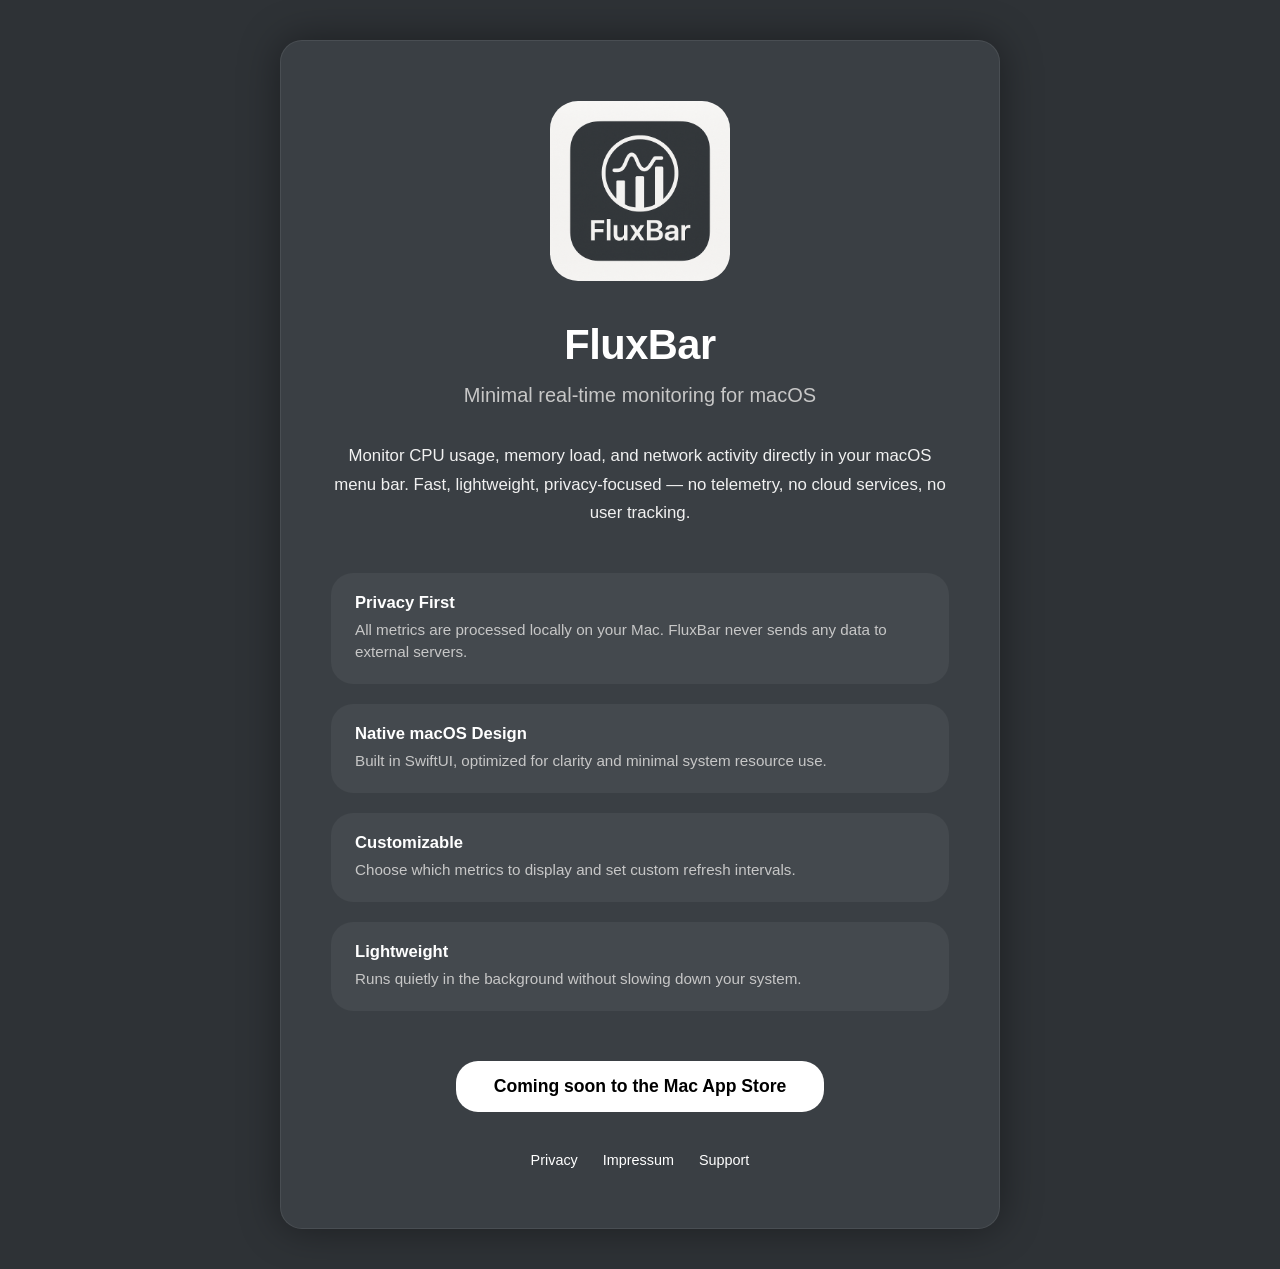
==== index.html @ 07251d82 "Fix link case for Impressum in footer" ====
<!DOCTYPE html>
<html lang="en">
<head>
    <meta charset="UTF-8">
    <meta name="viewport" content="width=device-width, initial-scale=1.0">
    <title>FluxBar – Real-Time System Monitor for macOS</title>
    <meta name="description" content="FluxBar is a minimal macOS menu bar app for real-time CPU, memory, and network monitoring.">

    <style>
        * {
            margin: 0;
            padding: 0;
            box-sizing: border-box;
        }

        :root {
            --bg-dark: #2e3236;
            --bg-card: #3a3f44;
            --text-light: #f1f1f1;
            --text-muted: #c7c7c7;
            --radius: 22px;
        }

        body {
            font-family: -apple-system, BlinkMacSystemFont, "Segoe UI", Roboto, Oxygen, Ubuntu, Cantarell, sans-serif;
            background: var(--bg-dark);
            color: var(--text-light);
            min-height: 100vh;
            display: flex;
            align-items: center;
            justify-content: center;
            padding: 40px 20px;
        }

        .container {
            background: var(--bg-card);
            border-radius: var(--radius);
            max-width: 720px;
            width: 100%;
            padding: 60px 50px;
            box-shadow: 0 0 40px rgba(0,0,0,0.4);
            text-align: center;
            border: 1px solid rgba(255,255,255,0.08);
        }

        .logo {
            width: 180px;
            margin: 0 auto 40px;
            border-radius: 28px;
            overflow: hidden;
        }

        .logo img {
            width: 100%;
            display: block;
        }

        h1 {
            font-size: 2.6em;
            margin-bottom: 15px;
            color: #ffffff;
            letter-spacing: -0.5px;
            font-weight: 600;
        }

        .tagline {
            font-size: 1.25em;
            color: var(--text-muted);
            margin-bottom: 35px;
            font-weight: 400;
        }

        .description {
            color: var(--text-light);
            font-size: 1.05em;
            line-height: 1.7;
            margin-bottom: 45px;
        }

        .features {
            display: grid;
            gap: 20px;
            margin-bottom: 50px;
        }

        .feature {
            background: rgba(255,255,255,0.05);
            padding: 20px 24px;
            border-radius: var(--radius);
            text-align: left;
        }

        .feature h3 {
            color: #ffffff;
            margin-bottom: 6px;
            font-size: 1.04em;
            font-weight: 600;
        }

        .feature p {
            color: var(--text-muted);
            font-size: 0.95em;
            line-height: 1.5;
        }

        .cta {
            margin-bottom: 30px;
        }

        .coming-soon {
            display: inline-block;
            padding: 15px 38px;
            background: #ffffff;
            color: #000000;
            border-radius: var(--radius);
            font-weight: 600;
            font-size: 1.1em;
            text-decoration: none;
        }

        .footer {
            margin-top: 40px;
            font-size: 0.9em;
            color: var(--text-muted);
            display: flex;
            justify-content: center;
            gap: 25px;
        }

        .footer a {
            color: #ffffff;
            text-decoration: none;
        }

        .footer a:hover {
            text-decoration: underline;
        }

        @media(max-width: 600px) {
            .container {
                padding: 40px 24px;
            }
            .logo {
                width: 140px;
                margin-bottom: 30px;
            }
            h1 {
                font-size: 2.1em;
            }
            .footer {
                flex-direction: column;
                gap: 12px;
            }
        }
    </style>
</head>

<body>
    <div class="container">

        <div class="logo">
            <img src="FluxBar_Logo.png" alt="FluxBar logo">
        </div>

        <h1>FluxBar</h1>
        <p class="tagline">Minimal real-time monitoring for macOS</p>

        <p class="description">
            Monitor CPU usage, memory load, and network activity directly in your macOS menu bar.
            Fast, lightweight, privacy-focused — no telemetry, no cloud services, no user tracking.
        </p>

        <div class="features">
            <div class="feature">
                <h3>Privacy First</h3>
                <p>All metrics are processed locally on your Mac. FluxBar never sends any data to external servers.</p>
            </div>
            <div class="feature">
                <h3>Native macOS Design</h3>
                <p>Built in SwiftUI, optimized for clarity and minimal system resource use.</p>
            </div>
            <div class="feature">
                <h3>Customizable</h3>
                <p>Choose which metrics to display and set custom refresh intervals.</p>
            </div>
            <div class="feature">
                <h3>Lightweight</h3>
                <p>Runs quietly in the background without slowing down your system.</p>
            </div>
        </div>

        <div class="cta">
            <span class="coming-soon">Coming soon to the Mac App Store</span>
        </div>

        <div class="footer">
            <a href="privacy.html">Privacy</a>
            <a href="Impressum.html">Impressum</a>
            <a href="mailto:support@fluxbar.app">Support</a>
        </div>

    </div>
</body>
</html>
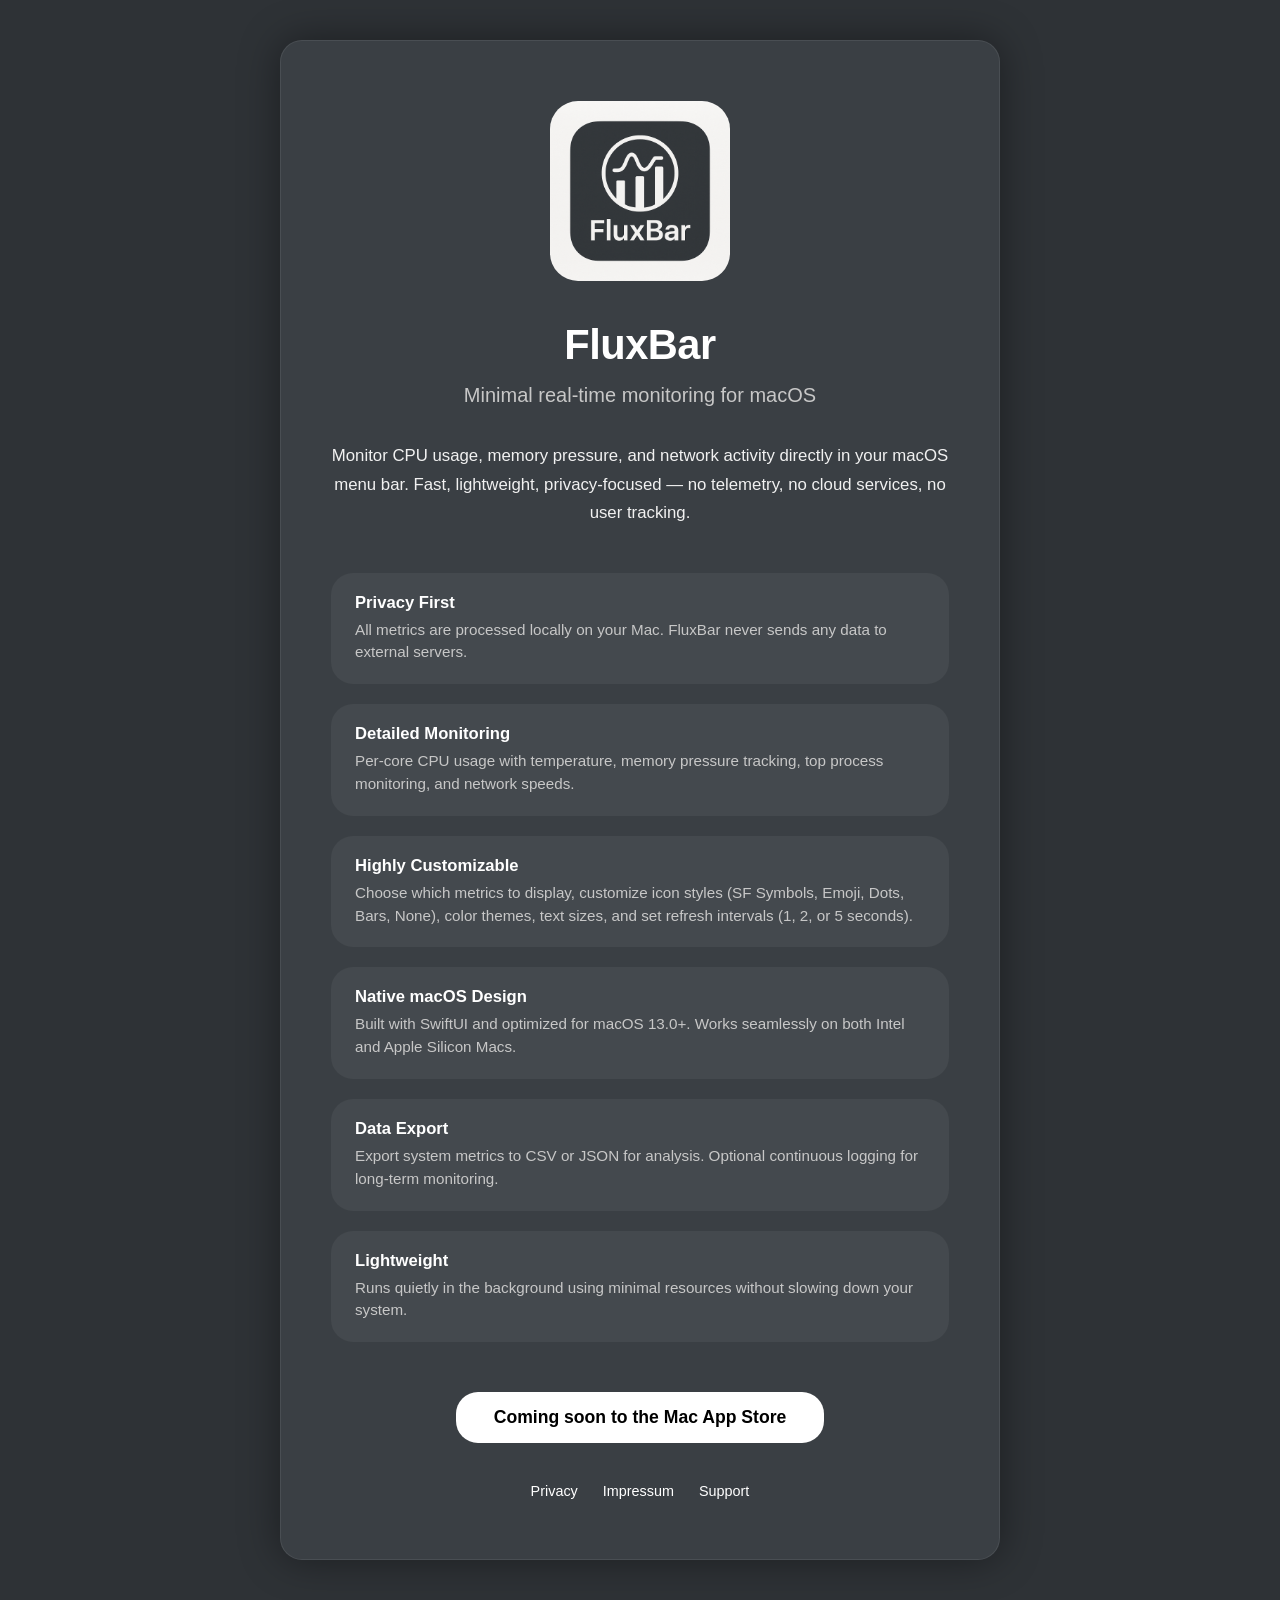
==== commit 538d216c: "Enhance FluxBar description and feature details Updated the description and features of FluxBar for " ====
--- a/index.html
+++ b/index.html
@@ -4,7 +4,7 @@
     <meta charset="UTF-8">
     <meta name="viewport" content="width=device-width, initial-scale=1.0">
     <title>FluxBar – Real-Time System Monitor for macOS</title>
-    <meta name="description" content="FluxBar is a minimal macOS menu bar app for real-time CPU, memory, and network monitoring.">
+    <meta name="description" content="FluxBar is a minimal macOS menu bar app for real-time CPU, memory, and network monitoring with per-core details and process tracking.">
 
     <style>
         * {
@@ -166,7 +166,7 @@
         <p class="tagline">Minimal real-time monitoring for macOS</p>
 
         <p class="description">
-            Monitor CPU usage, memory load, and network activity directly in your macOS menu bar.
+            Monitor CPU usage, memory pressure, and network activity directly in your macOS menu bar.
             Fast, lightweight, privacy-focused — no telemetry, no cloud services, no user tracking.
         </p>
 
@@ -176,16 +176,24 @@
                 <p>All metrics are processed locally on your Mac. FluxBar never sends any data to external servers.</p>
             </div>
             <div class="feature">
+                <h3>Detailed Monitoring</h3>
+                <p>Per-core CPU usage with temperature, memory pressure tracking, top process monitoring, and network speeds.</p>
+            </div>
+            <div class="feature">
+                <h3>Highly Customizable</h3>
+                <p>Choose which metrics to display, customize icon styles (SF Symbols, Emoji, Dots, Bars, None), color themes, text sizes, and set refresh intervals (1, 2, or 5 seconds).</p>
+            </div>
+            <div class="feature">
                 <h3>Native macOS Design</h3>
-                <p>Built in SwiftUI, optimized for clarity and minimal system resource use.</p>
-            </div>
-            <div class="feature">
-                <h3>Customizable</h3>
-                <p>Choose which metrics to display and set custom refresh intervals.</p>
+                <p>Built with SwiftUI and optimized for macOS 13.0+. Works seamlessly on both Intel and Apple Silicon Macs.</p>
+            </div>
+            <div class="feature">
+                <h3>Data Export</h3>
+                <p>Export system metrics to CSV or JSON for analysis. Optional continuous logging for long-term monitoring.</p>
             </div>
             <div class="feature">
                 <h3>Lightweight</h3>
-                <p>Runs quietly in the background without slowing down your system.</p>
+                <p>Runs quietly in the background using minimal resources without slowing down your system.</p>
             </div>
         </div>
 
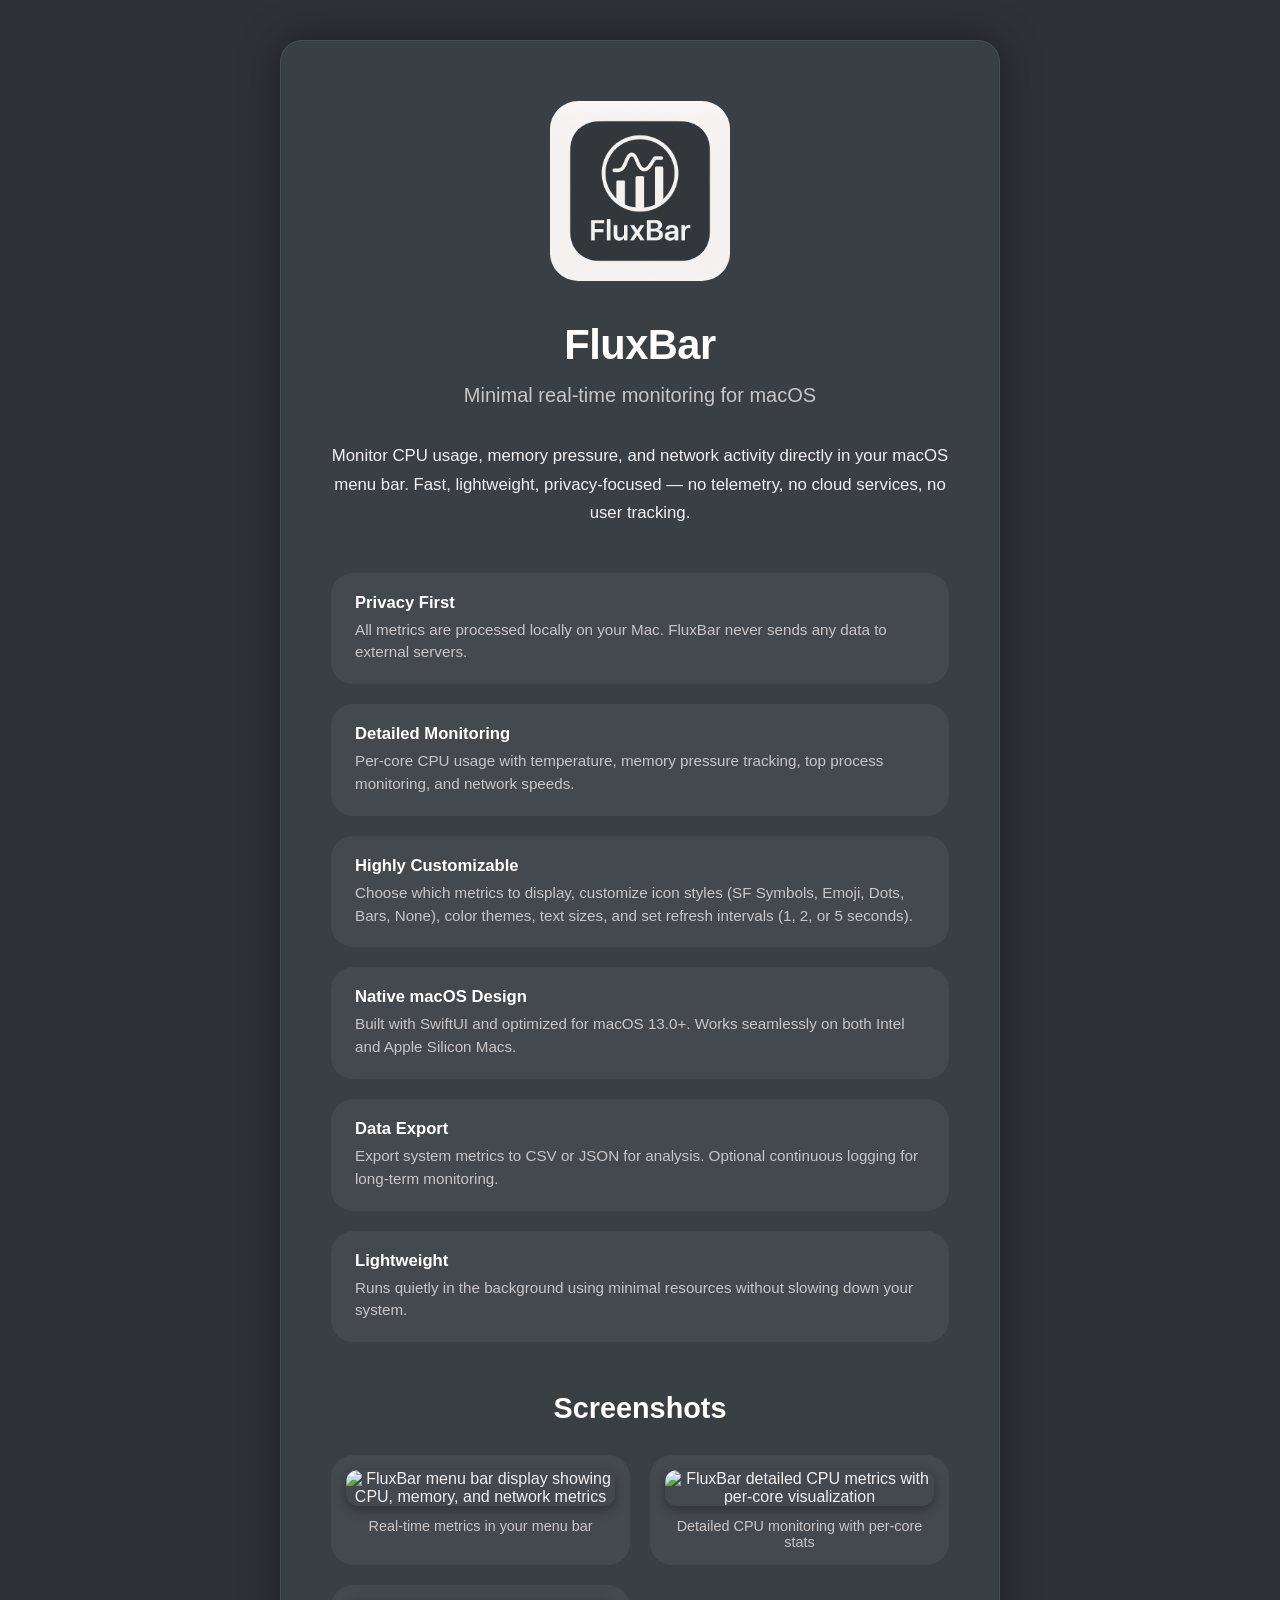
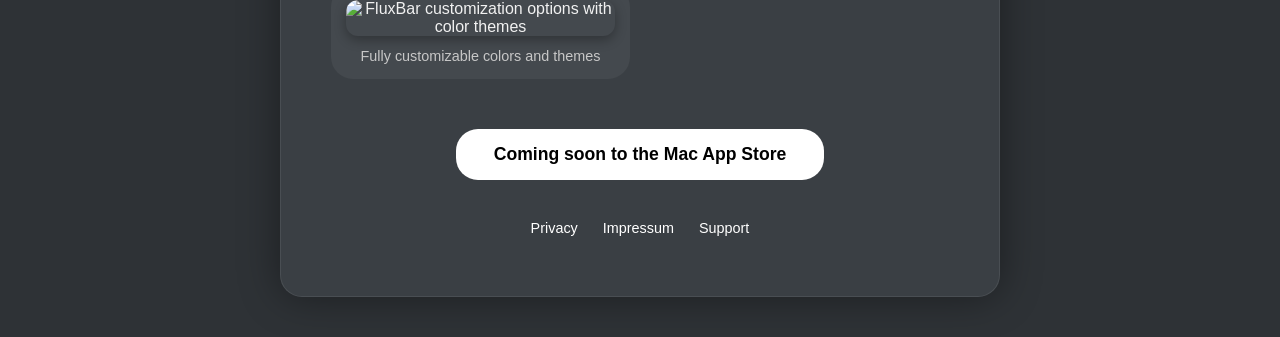
==== commit e939187b: "Implement screenshot section in index.html Added a new section for screenshots with styling." ====
--- a/index.html
+++ b/index.html
@@ -136,6 +136,46 @@
             text-decoration: underline;
         }
 
+        .screenshots {
+            margin: 50px 0;
+        }
+
+        .screenshots h2 {
+            font-size: 1.8em;
+            color: #ffffff;
+            margin-bottom: 30px;
+            font-weight: 600;
+        }
+
+        .screenshot-grid {
+            display: grid;
+            grid-template-columns: repeat(auto-fit, minmax(280px, 1fr));
+            gap: 20px;
+            margin-bottom: 20px;
+        }
+
+        .screenshot-item {
+            background: rgba(255,255,255,0.05);
+            border-radius: var(--radius);
+            padding: 15px;
+            overflow: hidden;
+        }
+
+        .screenshot-item img {
+            width: 100%;
+            height: auto;
+            border-radius: 12px;
+            display: block;
+            box-shadow: 0 4px 12px rgba(0,0,0,0.3);
+        }
+
+        .screenshot-caption {
+            color: var(--text-muted);
+            font-size: 0.9em;
+            margin-top: 12px;
+            text-align: center;
+        }
+
         @media(max-width: 600px) {
             .container {
                 padding: 40px 24px;
@@ -150,6 +190,9 @@
             .footer {
                 flex-direction: column;
                 gap: 12px;
+            }
+            .screenshot-grid {
+                grid-template-columns: 1fr;
             }
         }
     </style>
@@ -197,6 +240,24 @@
             </div>
         </div>
 
+        <div class="screenshots">
+            <h2>Screenshots</h2>
+            <div class="screenshot-grid">
+                <div class="screenshot-item">
+                    <img src="Menubar1.png" alt="FluxBar menu bar display showing CPU, memory, and network metrics">
+                    <p class="screenshot-caption">Real-time metrics in your menu bar</p>
+                </div>
+                <div class="screenshot-item">
+                    <img src="Menubar2.png" alt="FluxBar detailed CPU metrics with per-core visualization">
+                    <p class="screenshot-caption">Detailed CPU monitoring with per-core stats</p>
+                </div>
+                <div class="screenshot-item">
+                    <img src="Menubar3.png" alt="FluxBar customization options with color themes">
+                    <p class="screenshot-caption">Fully customizable colors and themes</p>
+                </div>
+            </div>
+        </div>
+
         <div class="cta">
             <span class="coming-soon">Coming soon to the Mac App Store</span>
         </div>
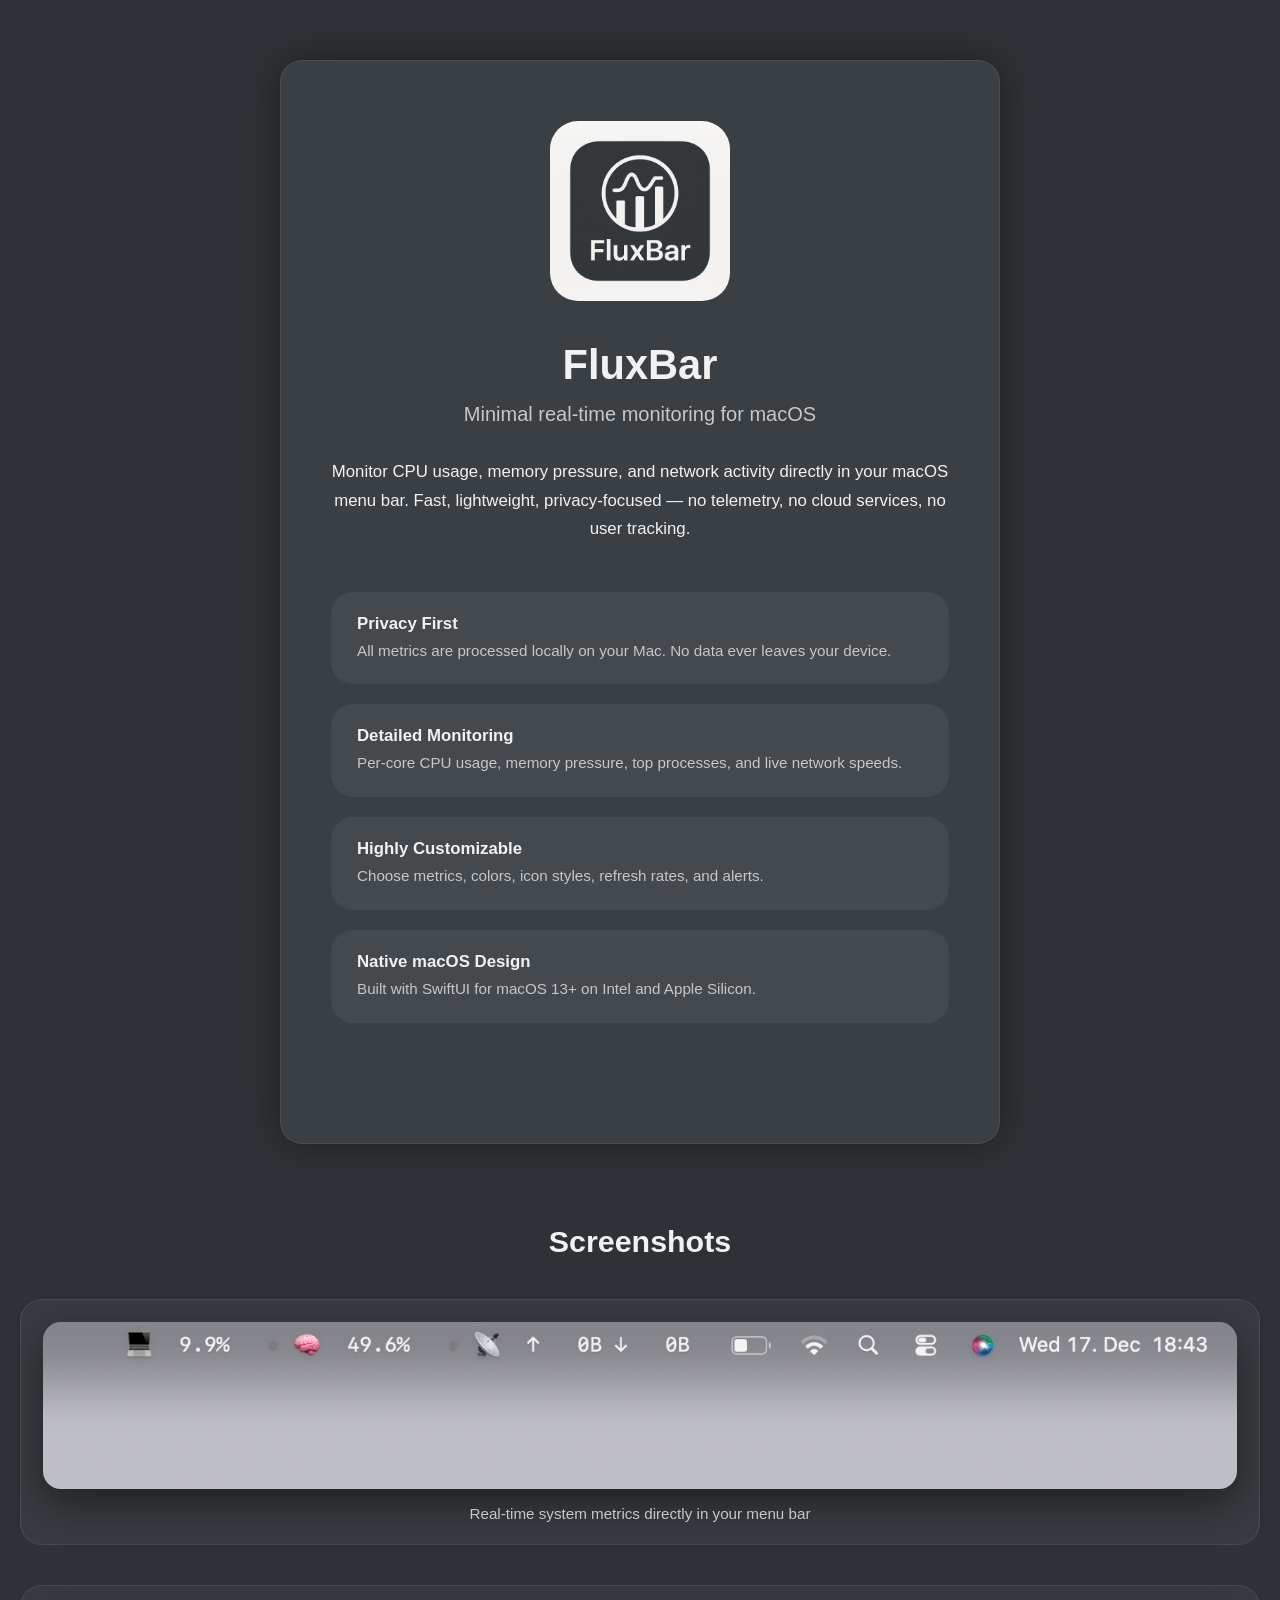
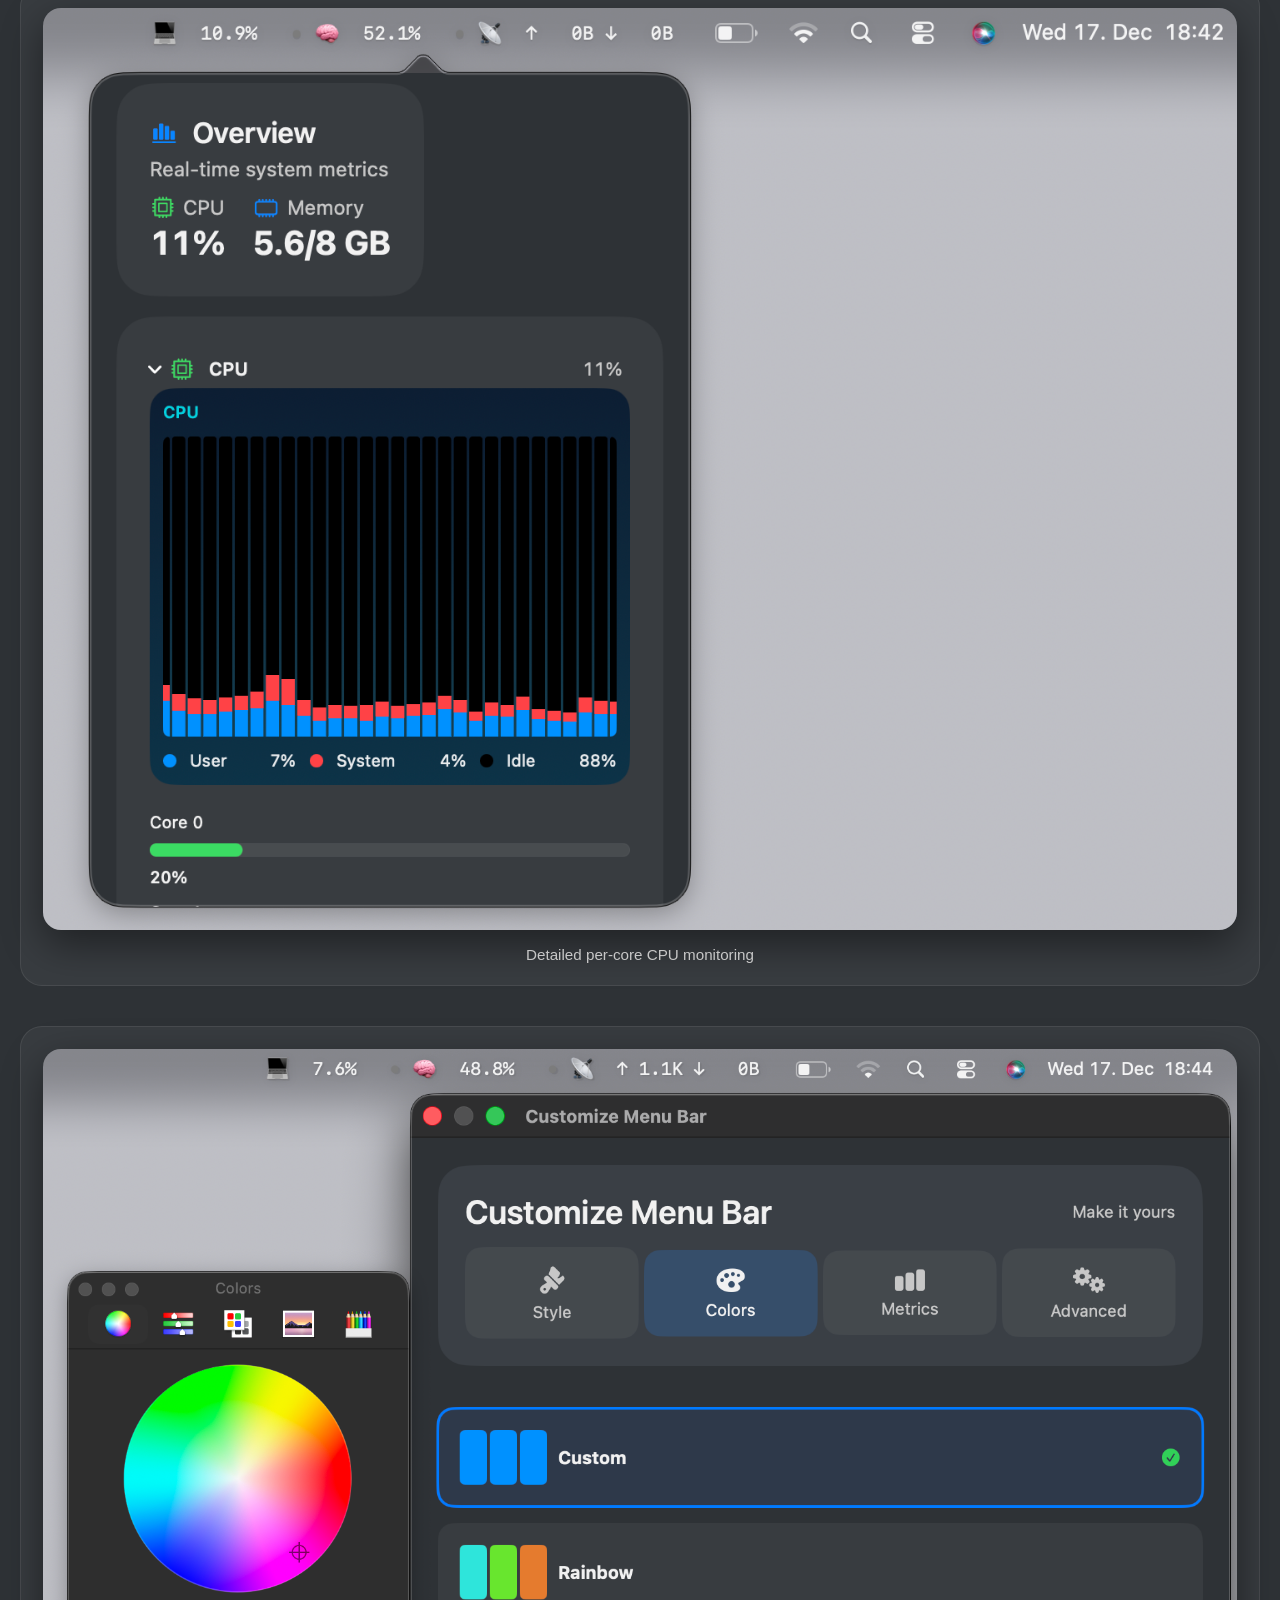
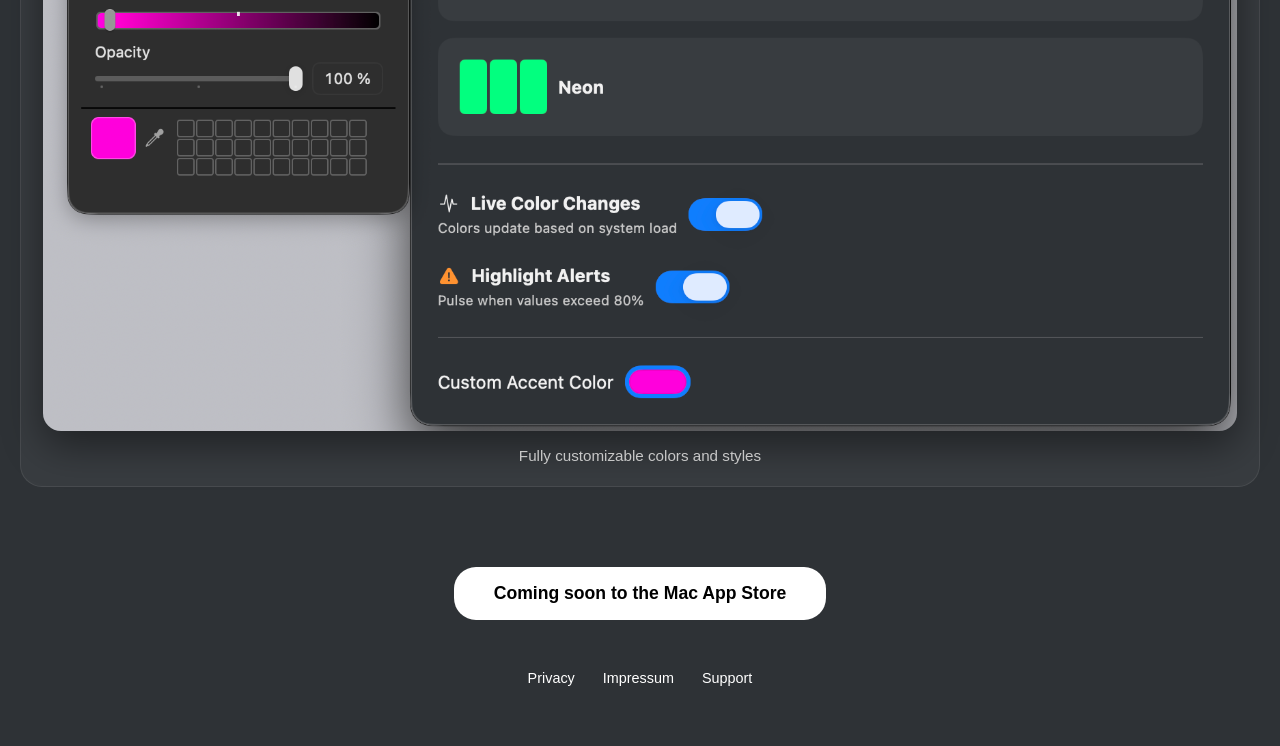
==== commit a19a761b: "Refactor index.html for improved layout and content Updated HTML structure and styles for FluxBar pa" ====
--- a/index.html
+++ b/index.html
@@ -1,273 +1,342 @@
 <!DOCTYPE html>
 <html lang="en">
 <head>
-    <meta charset="UTF-8">
-    <meta name="viewport" content="width=device-width, initial-scale=1.0">
-    <title>FluxBar – Real-Time System Monitor for macOS</title>
-    <meta name="description" content="FluxBar is a minimal macOS menu bar app for real-time CPU, memory, and network monitoring with per-core details and process tracking.">
-
-    <style>
-        * {
-            margin: 0;
-            padding: 0;
-            box-sizing: border-box;
-        }
-
-        :root {
-            --bg-dark: #2e3236;
-            --bg-card: #3a3f44;
-            --text-light: #f1f1f1;
-            --text-muted: #c7c7c7;
-            --radius: 22px;
-        }
-
-        body {
-            font-family: -apple-system, BlinkMacSystemFont, "Segoe UI", Roboto, Oxygen, Ubuntu, Cantarell, sans-serif;
-            background: var(--bg-dark);
-            color: var(--text-light);
-            min-height: 100vh;
-            display: flex;
-            align-items: center;
-            justify-content: center;
-            padding: 40px 20px;
-        }
-
-        .container {
-            background: var(--bg-card);
-            border-radius: var(--radius);
-            max-width: 720px;
-            width: 100%;
-            padding: 60px 50px;
-            box-shadow: 0 0 40px rgba(0,0,0,0.4);
-            text-align: center;
-            border: 1px solid rgba(255,255,255,0.08);
-        }
-
-        .logo {
-            width: 180px;
-            margin: 0 auto 40px;
-            border-radius: 28px;
-            overflow: hidden;
-        }
-
-        .logo img {
-            width: 100%;
-            display: block;
-        }
-
-        h1 {
-            font-size: 2.6em;
-            margin-bottom: 15px;
-            color: #ffffff;
-            letter-spacing: -0.5px;
-            font-weight: 600;
-        }
-
-        .tagline {
-            font-size: 1.25em;
-            color: var(--text-muted);
-            margin-bottom: 35px;
-            font-weight: 400;
-        }
-
-        .description {
-            color: var(--text-light);
-            font-size: 1.05em;
-            line-height: 1.7;
-            margin-bottom: 45px;
-        }
-
-        .features {
-            display: grid;
-            gap: 20px;
-            margin-bottom: 50px;
-        }
-
-        .feature {
-            background: rgba(255,255,255,0.05);
-            padding: 20px 24px;
-            border-radius: var(--radius);
-            text-align: left;
-        }
-
-        .feature h3 {
-            color: #ffffff;
-            margin-bottom: 6px;
-            font-size: 1.04em;
-            font-weight: 600;
-        }
-
-        .feature p {
-            color: var(--text-muted);
-            font-size: 0.95em;
-            line-height: 1.5;
-        }
-
-        .cta {
-            margin-bottom: 30px;
-        }
-
-        .coming-soon {
-            display: inline-block;
-            padding: 15px 38px;
-            background: #ffffff;
-            color: #000000;
-            border-radius: var(--radius);
-            font-weight: 600;
-            font-size: 1.1em;
-            text-decoration: none;
-        }
-
-        .footer {
-            margin-top: 40px;
-            font-size: 0.9em;
-            color: var(--text-muted);
-            display: flex;
-            justify-content: center;
-            gap: 25px;
-        }
-
-        .footer a {
-            color: #ffffff;
-            text-decoration: none;
-        }
-
-        .footer a:hover {
-            text-decoration: underline;
-        }
-
-        .screenshots {
-            margin: 50px 0;
-        }
-
-        .screenshots h2 {
-            font-size: 1.8em;
-            color: #ffffff;
-            margin-bottom: 30px;
-            font-weight: 600;
-        }
-
-        .screenshot-grid {
-            display: grid;
-            grid-template-columns: repeat(auto-fit, minmax(280px, 1fr));
-            gap: 20px;
-            margin-bottom: 20px;
-        }
-
-        .screenshot-item {
-            background: rgba(255,255,255,0.05);
-            border-radius: var(--radius);
-            padding: 15px;
-            overflow: hidden;
-        }
-
-        .screenshot-item img {
-            width: 100%;
-            height: auto;
-            border-radius: 12px;
-            display: block;
-            box-shadow: 0 4px 12px rgba(0,0,0,0.3);
-        }
-
-        .screenshot-caption {
-            color: var(--text-muted);
-            font-size: 0.9em;
-            margin-top: 12px;
-            text-align: center;
-        }
-
-        @media(max-width: 600px) {
-            .container {
-                padding: 40px 24px;
-            }
-            .logo {
-                width: 140px;
-                margin-bottom: 30px;
-            }
-            h1 {
-                font-size: 2.1em;
-            }
-            .footer {
-                flex-direction: column;
-                gap: 12px;
-            }
-            .screenshot-grid {
-                grid-template-columns: 1fr;
-            }
-        }
-    </style>
+<meta charset="UTF-8">
+<meta name="viewport" content="width=device-width, initial-scale=1.0">
+
+<title>FluxBar – Real-Time System Monitor for macOS</title>
+<meta name="description" content="FluxBar is a minimal macOS menu bar app for real-time CPU, memory, and network monitoring with per-core details.">
+
+<style>
+* {
+    margin: 0;
+    padding: 0;
+    box-sizing: border-box;
+}
+
+:root {
+    --bg-dark: #2e3236;
+    --bg-card: #3a3f44;
+    --text-light: #f1f1f1;
+    --text-muted: #c7c7c7;
+    --radius: 22px;
+}
+
+body {
+    font-family: -apple-system, BlinkMacSystemFont, "Segoe UI", Roboto, sans-serif;
+    background: var(--bg-dark);
+    color: var(--text-light);
+    min-height: 100vh;
+    padding: 60px 20px;
+}
+
+/* --- MAIN CONTENT CARD --- */
+.container {
+    background: var(--bg-card);
+    border-radius: var(--radius);
+    max-width: 720px;
+    margin: 0 auto;
+    padding: 60px 50px;
+    box-shadow: 0 0 40px rgba(0,0,0,0.4);
+    border: 1px solid rgba(255,255,255,0.08);
+    text-align: center;
+}
+
+/* --- HEADER --- */
+.logo {
+    width: 180px;
+    margin: 0 auto 40px;
+    border-radius: 28px;
+    overflow: hidden;
+}
+
+.logo img {
+    width: 100%;
+    display: block;
+}
+
+h1 {
+    font-size: 2.6em;
+    margin-bottom: 14px;
+    font-weight: 600;
+}
+
+.tagline {
+    font-size: 1.25em;
+    color: var(--text-muted);
+    margin-bottom: 32px;
+}
+
+.description {
+    font-size: 1.05em;
+    line-height: 1.7;
+    margin-bottom: 48px;
+}
+
+/* --- FEATURES --- */
+.features {
+    display: grid;
+    gap: 20px;
+    margin-bottom: 60px;
+}
+
+.feature {
+    background: rgba(255,255,255,0.05);
+    padding: 22px 26px;
+    border-radius: var(--radius);
+    text-align: left;
+}
+
+.feature h3 {
+    margin-bottom: 6px;
+    font-size: 1.05em;
+    font-weight: 600;
+}
+
+.feature p {
+    color: var(--text-muted);
+    font-size: 0.95em;
+    line-height: 1.5;
+}
+
+/* --- SCREENSHOTS SECTION (FULL WIDTH) --- */
+.screenshots {
+    margin: 80px auto;
+    width: 100%;
+}
+
+.screenshots h2 {
+    text-align: center;
+    font-size: 1.9em;
+    margin-bottom: 40px;
+    font-weight: 600;
+}
+
+/* stack vertically */
+.screenshot-grid {
+    display: flex;
+    flex-direction: column;
+    gap: 40px;
+}
+
+/* visual card */
+.screenshot-item {
+    background: rgba(255,255,255,0.05);
+    border-radius: var(--radius);
+    padding: 22px;
+    border: 1px solid rgba(255,255,255,0.08);
+}
+
+/* THIS enables 1280px growth */
+.screenshot-media {
+    max-width: 1280px;
+    margin: 0 auto;
+}
+
+.screenshot-media img {
+    width: 100%;
+    height: auto;
+    border-radius: 18px;
+    display: block;
+    box-shadow: 0 14px 40px rgba(0,0,0,0.45);
+    cursor: zoom-in;
+}
+
+.screenshot-caption {
+    margin-top: 16px;
+    text-align: center;
+    color: var(--text-muted);
+    font-size: 0.95em;
+}
+
+/* --- CTA --- */
+.cta {
+    margin: 60px 0 20px;
+    text-align: center;
+}
+
+.coming-soon {
+    display: inline-block;
+    padding: 16px 40px;
+    background: #ffffff;
+    color: #000;
+    border-radius: var(--radius);
+    font-weight: 600;
+    font-size: 1.1em;
+}
+
+/* --- FOOTER --- */
+.footer {
+    margin-top: 50px;
+    display: flex;
+    justify-content: center;
+    gap: 28px;
+    font-size: 0.9em;
+    color: var(--text-muted);
+}
+
+.footer a {
+    color: #ffffff;
+    text-decoration: none;
+}
+
+.footer a:hover {
+    text-decoration: underline;
+}
+
+/* --- LIGHTBOX --- */
+.lightbox {
+    position: fixed;
+    inset: 0;
+    background: rgba(0,0,0,0.78);
+    display: none;
+    align-items: center;
+    justify-content: center;
+    padding: 30px;
+    z-index: 9999;
+}
+
+.lightbox.is-open {
+    display: flex;
+}
+
+.lightbox img {
+    max-width: min(1400px, 95vw);
+    max-height: 92vh;
+    border-radius: 20px;
+    box-shadow: 0 25px 70px rgba(0,0,0,0.65);
+}
+
+.lightbox-hint {
+    position: absolute;
+    bottom: 18px;
+    width: 100%;
+    text-align: center;
+    color: rgba(255,255,255,0.7);
+    font-size: 0.95em;
+}
+
+/* --- MOBILE --- */
+@media (max-width: 600px) {
+    .container {
+        padding: 40px 24px;
+    }
+    .logo {
+        width: 140px;
+    }
+    h1 {
+        font-size: 2.1em;
+    }
+    .footer {
+        flex-direction: column;
+        gap: 14px;
+    }
+}
+</style>
 </head>
 
 <body>
-    <div class="container">
-
-        <div class="logo">
-            <img src="FluxBar_Logo.png" alt="FluxBar logo">
-        </div>
-
-        <h1>FluxBar</h1>
-        <p class="tagline">Minimal real-time monitoring for macOS</p>
-
-        <p class="description">
-            Monitor CPU usage, memory pressure, and network activity directly in your macOS menu bar.
-            Fast, lightweight, privacy-focused — no telemetry, no cloud services, no user tracking.
-        </p>
-
-        <div class="features">
-            <div class="feature">
-                <h3>Privacy First</h3>
-                <p>All metrics are processed locally on your Mac. FluxBar never sends any data to external servers.</p>
+
+<div class="container">
+    <div class="logo">
+        <img src="FluxBar_Logo.png" alt="FluxBar logo">
+    </div>
+
+    <h1>FluxBar</h1>
+    <p class="tagline">Minimal real-time monitoring for macOS</p>
+
+    <p class="description">
+        Monitor CPU usage, memory pressure, and network activity directly in your macOS menu bar.
+        Fast, lightweight, privacy-focused — no telemetry, no cloud services, no user tracking.
+    </p>
+
+    <div class="features">
+        <div class="feature">
+            <h3>Privacy First</h3>
+            <p>All metrics are processed locally on your Mac. No data ever leaves your device.</p>
+        </div>
+        <div class="feature">
+            <h3>Detailed Monitoring</h3>
+            <p>Per-core CPU usage, memory pressure, top processes, and live network speeds.</p>
+        </div>
+        <div class="feature">
+            <h3>Highly Customizable</h3>
+            <p>Choose metrics, colors, icon styles, refresh rates, and alerts.</p>
+        </div>
+        <div class="feature">
+            <h3>Native macOS Design</h3>
+            <p>Built with SwiftUI for macOS 13+ on Intel and Apple Silicon.</p>
+        </div>
+    </div>
+</div>
+
+<!-- SCREENSHOTS (OUTSIDE CARD) -->
+<section class="screenshots">
+    <h2>Screenshots</h2>
+
+    <div class="screenshot-grid">
+        <div class="screenshot-item">
+            <div class="screenshot-media">
+                <img src="Menubar1.png" alt="FluxBar real-time menu bar metrics">
             </div>
-            <div class="feature">
-                <h3>Detailed Monitoring</h3>
-                <p>Per-core CPU usage with temperature, memory pressure tracking, top process monitoring, and network speeds.</p>
+            <p class="screenshot-caption">Real-time system metrics directly in your menu bar</p>
+        </div>
+
+        <div class="screenshot-item">
+            <div class="screenshot-media">
+                <img src="Menubar2.png" alt="FluxBar detailed CPU view with per-core usage">
             </div>
-            <div class="feature">
-                <h3>Highly Customizable</h3>
-                <p>Choose which metrics to display, customize icon styles (SF Symbols, Emoji, Dots, Bars, None), color themes, text sizes, and set refresh intervals (1, 2, or 5 seconds).</p>
+            <p class="screenshot-caption">Detailed per-core CPU monitoring</p>
+        </div>
+
+        <div class="screenshot-item">
+            <div class="screenshot-media">
+                <img src="Menubar3.png" alt="FluxBar customization options and color themes">
             </div>
-            <div class="feature">
-                <h3>Native macOS Design</h3>
-                <p>Built with SwiftUI and optimized for macOS 13.0+. Works seamlessly on both Intel and Apple Silicon Macs.</p>
-            </div>
-            <div class="feature">
-                <h3>Data Export</h3>
-                <p>Export system metrics to CSV or JSON for analysis. Optional continuous logging for long-term monitoring.</p>
-            </div>
-            <div class="feature">
-                <h3>Lightweight</h3>
-                <p>Runs quietly in the background using minimal resources without slowing down your system.</p>
-            </div>
-        </div>
-
-        <div class="screenshots">
-            <h2>Screenshots</h2>
-            <div class="screenshot-grid">
-                <div class="screenshot-item">
-                    <img src="Menubar1.png" alt="FluxBar menu bar display showing CPU, memory, and network metrics">
-                    <p class="screenshot-caption">Real-time metrics in your menu bar</p>
-                </div>
-                <div class="screenshot-item">
-                    <img src="Menubar2.png" alt="FluxBar detailed CPU metrics with per-core visualization">
-                    <p class="screenshot-caption">Detailed CPU monitoring with per-core stats</p>
-                </div>
-                <div class="screenshot-item">
-                    <img src="Menubar3.png" alt="FluxBar customization options with color themes">
-                    <p class="screenshot-caption">Fully customizable colors and themes</p>
-                </div>
-            </div>
-        </div>
-
-        <div class="cta">
-            <span class="coming-soon">Coming soon to the Mac App Store</span>
-        </div>
-
-        <div class="footer">
-            <a href="privacy.html">Privacy</a>
-            <a href="Impressum.html">Impressum</a>
-            <a href="mailto:support@fluxbar.app">Support</a>
-        </div>
-
+            <p class="screenshot-caption">Fully customizable colors and styles</p>
+        </div>
     </div>
+</section>
+
+<div class="cta">
+    <span class="coming-soon">Coming soon to the Mac App Store</span>
+</div>
+
+<div class="footer">
+    <a href="privacy.html">Privacy</a>
+    <a href="impressum.html">Impressum</a>
+    <a href="mailto:support@fluxbar.app">Support</a>
+</div>
+
+<!-- LIGHTBOX -->
+<div class="lightbox" id="lightbox">
+    <img id="lightboxImg" alt="">
+    <div class="lightbox-hint">Click anywhere or press Esc to close</div>
+</div>
+
+<script>
+const lightbox = document.getElementById('lightbox');
+const lightboxImg = document.getElementById('lightboxImg');
+
+document.querySelectorAll('.screenshot-media img').forEach(img => {
+    img.addEventListener('click', () => {
+        lightboxImg.src = img.src;
+        lightbox.classList.add('is-open');
+    });
+});
+
+lightbox.addEventListener('click', () => {
+    lightbox.classList.remove('is-open');
+    lightboxImg.src = '';
+});
+
+document.addEventListener('keydown', e => {
+    if (e.key === 'Escape') {
+        lightbox.classList.remove('is-open');
+        lightboxImg.src = '';
+    }
+});
+</script>
+
 </body>
 </html>
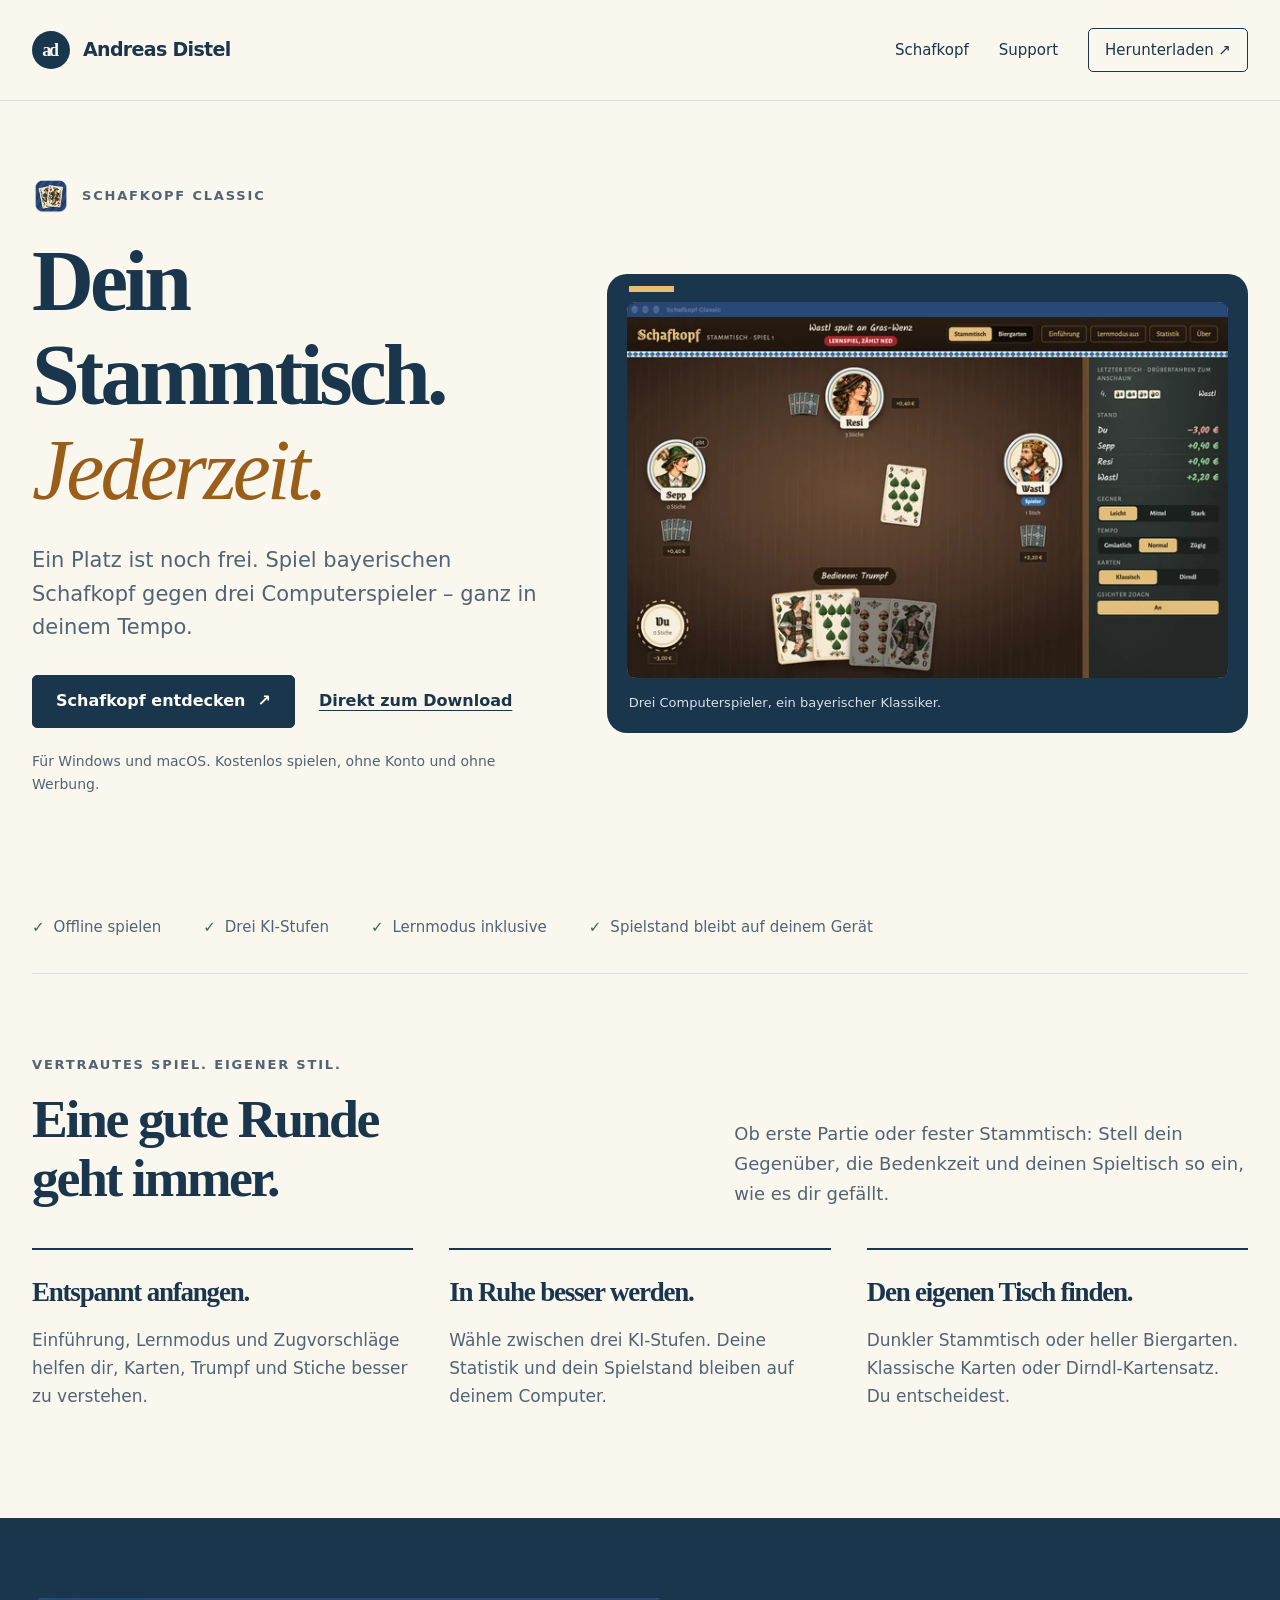
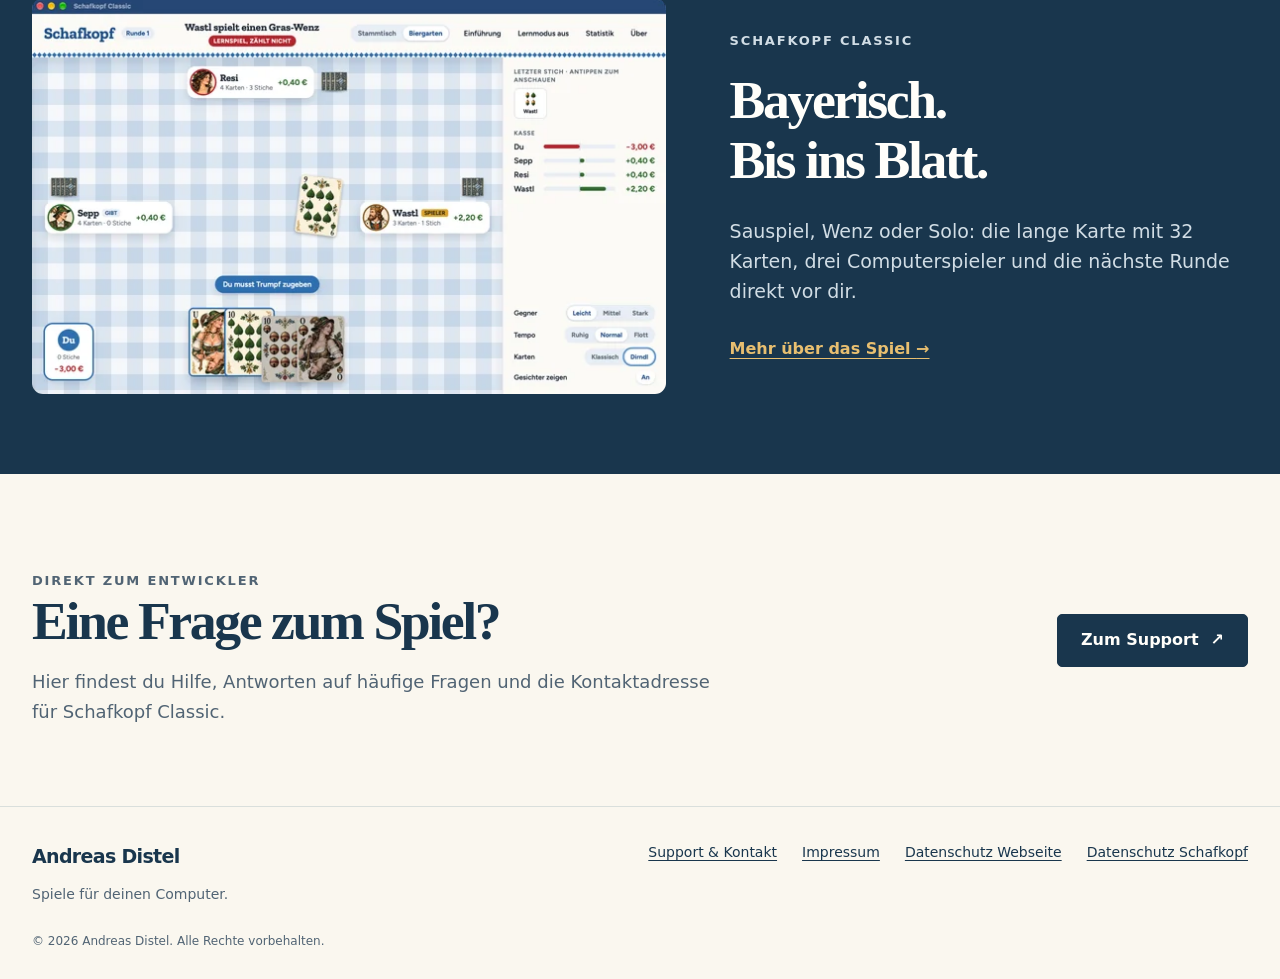
==== commit 3a732f4f: "Replace retired FluxBar site with Schafkopf product and legal pages" ====
--- a/index.html
+++ b/index.html
@@ -1,342 +1,32 @@
-<!DOCTYPE html>
-<html lang="en">
-<head>
-<meta charset="UTF-8">
-<meta name="viewport" content="width=device-width, initial-scale=1.0">
-
-<title>FluxBar – Real-Time System Monitor for macOS</title>
-<meta name="description" content="FluxBar is a minimal macOS menu bar app for real-time CPU, memory, and network monitoring with per-core details.">
-
-<style>
-* {
-    margin: 0;
-    padding: 0;
-    box-sizing: border-box;
-}
-
-:root {
-    --bg-dark: #2e3236;
-    --bg-card: #3a3f44;
-    --text-light: #f1f1f1;
-    --text-muted: #c7c7c7;
-    --radius: 22px;
-}
-
-body {
-    font-family: -apple-system, BlinkMacSystemFont, "Segoe UI", Roboto, sans-serif;
-    background: var(--bg-dark);
-    color: var(--text-light);
-    min-height: 100vh;
-    padding: 60px 20px;
-}
-
-/* --- MAIN CONTENT CARD --- */
-.container {
-    background: var(--bg-card);
-    border-radius: var(--radius);
-    max-width: 720px;
-    margin: 0 auto;
-    padding: 60px 50px;
-    box-shadow: 0 0 40px rgba(0,0,0,0.4);
-    border: 1px solid rgba(255,255,255,0.08);
-    text-align: center;
-}
-
-/* --- HEADER --- */
-.logo {
-    width: 180px;
-    margin: 0 auto 40px;
-    border-radius: 28px;
-    overflow: hidden;
-}
-
-.logo img {
-    width: 100%;
-    display: block;
-}
-
-h1 {
-    font-size: 2.6em;
-    margin-bottom: 14px;
-    font-weight: 600;
-}
-
-.tagline {
-    font-size: 1.25em;
-    color: var(--text-muted);
-    margin-bottom: 32px;
-}
-
-.description {
-    font-size: 1.05em;
-    line-height: 1.7;
-    margin-bottom: 48px;
-}
-
-/* --- FEATURES --- */
-.features {
-    display: grid;
-    gap: 20px;
-    margin-bottom: 60px;
-}
-
-.feature {
-    background: rgba(255,255,255,0.05);
-    padding: 22px 26px;
-    border-radius: var(--radius);
-    text-align: left;
-}
-
-.feature h3 {
-    margin-bottom: 6px;
-    font-size: 1.05em;
-    font-weight: 600;
-}
-
-.feature p {
-    color: var(--text-muted);
-    font-size: 0.95em;
-    line-height: 1.5;
-}
-
-/* --- SCREENSHOTS SECTION (FULL WIDTH) --- */
-.screenshots {
-    margin: 80px auto;
-    width: 100%;
-}
-
-.screenshots h2 {
-    text-align: center;
-    font-size: 1.9em;
-    margin-bottom: 40px;
-    font-weight: 600;
-}
-
-/* stack vertically */
-.screenshot-grid {
-    display: flex;
-    flex-direction: column;
-    gap: 40px;
-}
-
-/* visual card */
-.screenshot-item {
-    background: rgba(255,255,255,0.05);
-    border-radius: var(--radius);
-    padding: 22px;
-    border: 1px solid rgba(255,255,255,0.08);
-}
-
-/* THIS enables 1280px growth */
-.screenshot-media {
-    max-width: 1280px;
-    margin: 0 auto;
-}
-
-.screenshot-media img {
-    width: 100%;
-    height: auto;
-    border-radius: 18px;
-    display: block;
-    box-shadow: 0 14px 40px rgba(0,0,0,0.45);
-    cursor: zoom-in;
-}
-
-.screenshot-caption {
-    margin-top: 16px;
-    text-align: center;
-    color: var(--text-muted);
-    font-size: 0.95em;
-}
-
-/* --- CTA --- */
-.cta {
-    margin: 60px 0 20px;
-    text-align: center;
-}
-
-.coming-soon {
-    display: inline-block;
-    padding: 16px 40px;
-    background: #ffffff;
-    color: #000;
-    border-radius: var(--radius);
-    font-weight: 600;
-    font-size: 1.1em;
-}
-
-/* --- FOOTER --- */
-.footer {
-    margin-top: 50px;
-    display: flex;
-    justify-content: center;
-    gap: 28px;
-    font-size: 0.9em;
-    color: var(--text-muted);
-}
-
-.footer a {
-    color: #ffffff;
-    text-decoration: none;
-}
-
-.footer a:hover {
-    text-decoration: underline;
-}
-
-/* --- LIGHTBOX --- */
-.lightbox {
-    position: fixed;
-    inset: 0;
-    background: rgba(0,0,0,0.78);
-    display: none;
-    align-items: center;
-    justify-content: center;
-    padding: 30px;
-    z-index: 9999;
-}
-
-.lightbox.is-open {
-    display: flex;
-}
-
-.lightbox img {
-    max-width: min(1400px, 95vw);
-    max-height: 92vh;
-    border-radius: 20px;
-    box-shadow: 0 25px 70px rgba(0,0,0,0.65);
-}
-
-.lightbox-hint {
-    position: absolute;
-    bottom: 18px;
-    width: 100%;
-    text-align: center;
-    color: rgba(255,255,255,0.7);
-    font-size: 0.95em;
-}
-
-/* --- MOBILE --- */
-@media (max-width: 600px) {
-    .container {
-        padding: 40px 24px;
-    }
-    .logo {
-        width: 140px;
-    }
-    h1 {
-        font-size: 2.1em;
-    }
-    .footer {
-        flex-direction: column;
-        gap: 14px;
-    }
-}
-</style>
-</head>
-
-<body>
-
-<div class="container">
-    <div class="logo">
-        <img src="FluxBar_Logo.png" alt="FluxBar logo">
-    </div>
-
-    <h1>FluxBar</h1>
-    <p class="tagline">Minimal real-time monitoring for macOS</p>
-
-    <p class="description">
-        Monitor CPU usage, memory pressure, and network activity directly in your macOS menu bar.
-        Fast, lightweight, privacy-focused — no telemetry, no cloud services, no user tracking.
-    </p>
-
-    <div class="features">
-        <div class="feature">
-            <h3>Privacy First</h3>
-            <p>All metrics are processed locally on your Mac. No data ever leaves your device.</p>
-        </div>
-        <div class="feature">
-            <h3>Detailed Monitoring</h3>
-            <p>Per-core CPU usage, memory pressure, top processes, and live network speeds.</p>
-        </div>
-        <div class="feature">
-            <h3>Highly Customizable</h3>
-            <p>Choose metrics, colors, icon styles, refresh rates, and alerts.</p>
-        </div>
-        <div class="feature">
-            <h3>Native macOS Design</h3>
-            <p>Built with SwiftUI for macOS 13+ on Intel and Apple Silicon.</p>
-        </div>
-    </div>
-</div>
-
-<!-- SCREENSHOTS (OUTSIDE CARD) -->
-<section class="screenshots">
-    <h2>Screenshots</h2>
-
-    <div class="screenshot-grid">
-        <div class="screenshot-item">
-            <div class="screenshot-media">
-                <img src="Menubar1.png" alt="FluxBar real-time menu bar metrics">
-            </div>
-            <p class="screenshot-caption">Real-time system metrics directly in your menu bar</p>
-        </div>
-
-        <div class="screenshot-item">
-            <div class="screenshot-media">
-                <img src="Menubar2.png" alt="FluxBar detailed CPU view with per-core usage">
-            </div>
-            <p class="screenshot-caption">Detailed per-core CPU monitoring</p>
-        </div>
-
-        <div class="screenshot-item">
-            <div class="screenshot-media">
-                <img src="Menubar3.png" alt="FluxBar customization options and color themes">
-            </div>
-            <p class="screenshot-caption">Fully customizable colors and styles</p>
-        </div>
-    </div>
-</section>
-
-<div class="cta">
-    <span class="coming-soon">Coming soon to the Mac App Store</span>
-</div>
-
-<div class="footer">
-    <a href="privacy.html">Privacy</a>
-    <a href="impressum.html">Impressum</a>
-    <a href="mailto:support@fluxbar.app">Support</a>
-</div>
-
-<!-- LIGHTBOX -->
-<div class="lightbox" id="lightbox">
-    <img id="lightboxImg" alt="">
-    <div class="lightbox-hint">Click anywhere or press Esc to close</div>
-</div>
-
-<script>
-const lightbox = document.getElementById('lightbox');
-const lightboxImg = document.getElementById('lightboxImg');
-
-document.querySelectorAll('.screenshot-media img').forEach(img => {
-    img.addEventListener('click', () => {
-        lightboxImg.src = img.src;
-        lightbox.classList.add('is-open');
-    });
-});
-
-lightbox.addEventListener('click', () => {
-    lightbox.classList.remove('is-open');
-    lightboxImg.src = '';
-});
-
-document.addEventListener('keydown', e => {
-    if (e.key === 'Escape') {
-        lightbox.classList.remove('is-open');
-        lightboxImg.src = '';
-    }
-});
-</script>
-
-</body>
-</html>
+<!doctype html>
+<html lang="de"><head><meta charset="utf-8"><meta name="viewport" content="width=device-width,initial-scale=1">
+<meta name="referrer" content="no-referrer"><meta name="color-scheme" content="light">
+<meta http-equiv="Content-Security-Policy" content="default-src 'none'; img-src 'self'; style-src 'self'; font-src 'self'; script-src 'none'; object-src 'none'; base-uri 'none'; form-action 'none'">
+<title>Schafkopf Classic · Spiele von Andreas Distel</title><meta name="description" content="Bayerischer Schafkopf gegen drei Computerspieler. Offline, mit Lernmodus, drei KI-Stufen und zwei Tischgestaltungen. Für Windows und macOS.">
+<link rel="canonical" href="https://fluxbar.app/"><link rel="icon" type="image/png" sizes="128x128" href="/assets/images/icon-128.png">
+<link rel="stylesheet" href="/assets/site.css"><link rel="preload" href="/assets/fonts/figtree-400.woff2" as="font" type="font/woff2" crossorigin>
+<meta property="og:locale" content="de_DE"><meta property="og:type" content="website"><meta property="og:site_name" content="Andreas Distel · Spiele">
+<meta property="og:title" content="Schafkopf Classic · Spiele von Andreas Distel"><meta property="og:description" content="Bayerischer Schafkopf gegen drei Computerspieler. Offline, mit Lernmodus, drei KI-Stufen und zwei Tischgestaltungen. Für Windows und macOS."><meta property="og:url" content="https://fluxbar.app/">
+<meta property="og:image" content="https://fluxbar.app/assets/images/og-schafkopf-1200x630.jpg"><meta property="og:image:width" content="1200"><meta property="og:image:height" content="630"><meta property="og:image:alt" content="Schafkopf Classic – echte Spielansicht am dunklen Stammtisch.">
+<meta name="twitter:card" content="summary_large_image"></head><body><a class="skip" href="#inhalt">Zum Inhalt</a>
+    <header class="site-header"><div class="wrap header-row">
+      <a class="brand" href="/" aria-label="Andreas Distel – Startseite"><span class="brand-mark" aria-hidden="true">ad</span>Andreas Distel</a>
+      <nav aria-label="Hauptnavigation"><a href="/schafkopf/">Schafkopf</a><a href="/schafkopf/support/">Support</a><a class="nav-download" href="/schafkopf/#download">Herunterladen <span aria-hidden="true">↗</span></a></nav>
+    </div></header><main id="inhalt"><section class="hero"><div class="wrap hero-grid"><div class="hero-copy">
+      <p class="eyebrow"><img class="app-mini" src="/assets/images/icon-128.png" alt="" width="38" height="38">Schafkopf Classic</p>
+      <h1>Dein Stammtisch.<br><em>Jederzeit.</em></h1>
+      <p class="lede">Ein Platz ist noch frei. Spiel bayerischen Schafkopf gegen drei Computerspieler – ganz in deinem Tempo.</p>
+      <div class="actions"><a class="button" href="/schafkopf/">Schafkopf entdecken<span aria-hidden="true">↗</span></a><a class="text-link" href="/schafkopf/#download">Direkt zum Download</a></div>
+      <p class="note">Für Windows und macOS. Kostenlos spielen, ohne Konto und ohne Werbung.</p>
+    </div><figure class="screen-stage"><a href="/assets/images/stammtisch-1920.jpg" aria-label="Schafkopf Classic am dunklen Stammtisch mit klassischem Kartensatz. – große Aufnahme öffnen"><picture><source type="image/webp" srcset="/assets/images/stammtisch-640.webp 640w, /assets/images/stammtisch-1280.webp 1280w, /assets/images/stammtisch-1920.webp 1920w" sizes="(max-width: 760px) 94vw, 600px">
+      <img src="/assets/images/stammtisch-1280.jpg" srcset="/assets/images/stammtisch-640.jpg 640w, /assets/images/stammtisch-1280.jpg 1280w, /assets/images/stammtisch-1920.jpg 1920w" sizes="(max-width: 760px) 94vw, 600px"
+      width="1280" height="800" loading="eager" decoding="async" fetchpriority="high" alt="Schafkopf Classic am dunklen Stammtisch mit klassischem Kartensatz."></picture></a><figcaption>Drei Computerspieler, ein bayerischer Klassiker.</figcaption></figure></div></section>
+    <div class="wrap reassurance"><span>Offline spielen</span><span>Drei KI-Stufen</span><span>Lernmodus inklusive</span><span>Spielstand bleibt auf deinem Gerät</span></div>
+    <section class="section"><div class="wrap"><div class="section-head"><div><p class="eyebrow">Vertrautes Spiel. Eigener Stil.</p><h2>Eine gute Runde<br>geht immer.</h2></div><p>Ob erste Partie oder fester Stammtisch: Stell dein Gegenüber, die Bedenkzeit und deinen Spieltisch so ein, wie es dir gefällt.</p></div>
+    <div class="feature-list"><article><h3>Entspannt anfangen.</h3><p>Einführung, Lernmodus und Zugvorschläge helfen dir, Karten, Trumpf und Stiche besser zu verstehen.</p></article><article><h3>In Ruhe besser werden.</h3><p>Wähle zwischen drei KI-Stufen. Deine Statistik und dein Spielstand bleiben auf deinem Computer.</p></article><article><h3>Den eigenen Tisch finden.</h3><p>Dunkler Stammtisch oder heller Biergarten. Klassische Karten oder Dirndl-Kartensatz. Du entscheidest.</p></article></div></div></section>
+    <section class="section section-dark"><div class="wrap split"><figure><a href="/assets/images/biergarten-1920.jpg" aria-label="Schafkopf Classic am hellen Biergartentisch mit Dirndl-Kartensatz. – große Aufnahme öffnen"><picture><source type="image/webp" srcset="/assets/images/biergarten-640.webp 640w, /assets/images/biergarten-1280.webp 1280w, /assets/images/biergarten-1920.webp 1920w" sizes="(max-width: 760px) 94vw, 600px">
+      <img src="/assets/images/biergarten-1280.jpg" srcset="/assets/images/biergarten-640.jpg 640w, /assets/images/biergarten-1280.jpg 1280w, /assets/images/biergarten-1920.jpg 1920w" sizes="(max-width: 760px) 94vw, 600px"
+      width="1280" height="800" loading="lazy" decoding="async" alt="Schafkopf Classic am hellen Biergartentisch mit Dirndl-Kartensatz."></picture></a></figure><div><p class="eyebrow">Schafkopf Classic</p><h2>Bayerisch.<br>Bis ins Blatt.</h2><p class="lede">Sauspiel, Wenz oder Solo: die lange Karte mit 32 Karten, drei Computerspieler und die nächste Runde direkt vor dir.</p><a class="text-link" href="/schafkopf/">Mehr über das Spiel <span aria-hidden="true">→</span></a></div></div></section>
+    <section class="section"><div class="wrap support-strip"><div><p class="eyebrow">Direkt zum Entwickler</p><h2>Eine Frage zum Spiel?</h2><p>Hier findest du Hilfe, Antworten auf häufige Fragen und die Kontaktadresse für Schafkopf Classic.</p></div><a class="button" href="/schafkopf/support/">Zum Support<span aria-hidden="true">↗</span></a></div></section></main><footer class="site-footer"><div class="wrap"><div class="footer-top"><div><a class="brand" href="/">Andreas Distel</a><p>Spiele für deinen Computer.</p></div>
+      <div class="footer-links" aria-label="Kontakt und Rechtliches"><a href="/schafkopf/support/">Support &amp; Kontakt</a><a href="/impressum/">Impressum</a><a href="/datenschutz/">Datenschutz Webseite</a><a href="/schafkopf/datenschutz/">Datenschutz Schafkopf</a></div></div>
+      <p class="copyright">© 2026 Andreas Distel. Alle Rechte vorbehalten.</p></div></footer></body></html>
--- a/assets/site.css
+++ b/assets/site.css
@@ -0,0 +1,12 @@
+@font-face{font-family:Figtree;src:url('/assets/fonts/figtree-400.woff2') format('woff2');font-style:normal;font-weight:400;font-display:swap}
+@font-face{font-family:Figtree;src:url('/assets/fonts/figtree-600.woff2') format('woff2');font-style:normal;font-weight:600;font-display:swap}
+@font-face{font-family:Figtree;src:url('/assets/fonts/figtree-700.woff2') format('woff2');font-style:normal;font-weight:700;font-display:swap}
+:root{--paper:#faf7ef;--white:#fffefa;--ink:#19364d;--muted:#516474;--line:#d9dfdc;--gold:#e8bf70;--soft:#eee9dd;--serif:Georgia,'Times New Roman',serif;--sans:Figtree,system-ui,sans-serif}
+*{box-sizing:border-box}html{scroll-behavior:smooth;scroll-padding-top:30px}body{margin:0;background:var(--paper);color:var(--ink);font:400 18px/1.65 var(--sans);-webkit-font-smoothing:antialiased}img{display:block;max-width:100%;height:auto}a{color:inherit;text-underline-offset:.22em;text-decoration-thickness:1px}a:hover{text-decoration-thickness:2px}button,input,textarea{font:inherit}:focus-visible{outline:3px solid #ad6b0a;outline-offset:5px}.wrap{width:min(1240px,calc(100% - 64px));margin-inline:auto}.skip{position:absolute;left:20px;top:-100px;background:var(--ink);color:white;padding:12px 20px;z-index:10}.skip:focus{top:16px}.site-header{background:var(--paper);border-bottom:1px solid var(--line)}.header-row{min-height:100px;display:flex;align-items:center;justify-content:space-between;gap:24px}.brand{display:inline-flex;align-items:center;gap:13px;font-weight:700;font-size:19px;text-decoration:none;letter-spacing:-.035em;white-space:nowrap}.brand-mark{display:grid;place-items:center;width:38px;height:38px;color:var(--paper);background:var(--ink);border-radius:50%;font:700 18px var(--serif);letter-spacing:-.12em;padding-right:3px}nav{display:flex;align-items:center;gap:30px;font-size:15px}nav a{text-decoration:none}nav a[aria-current=page]{text-decoration:underline;text-decoration-color:#ad6b0a;text-decoration-thickness:2px}.nav-download{border:1px solid var(--ink);padding:9px 16px;border-radius:5px}.eyebrow{font-size:13px;font-weight:700;letter-spacing:.14em;text-transform:uppercase;margin:0 0 20px;color:var(--muted)}h1,h2,h3{font-family:var(--serif);font-weight:700;letter-spacing:-.045em;line-height:1.1;margin:0}h1{font-size:clamp(44px,6.7vw,88px)}h2{font-size:clamp(34px,4.2vw,56px)}h3{font-size:27px}p{margin:0 0 20px}.lede{font-size:21px;line-height:1.6;color:var(--muted);max-width:48ch;margin:26px 0}.hero{padding:76px 0 58px}.hero-grid{display:grid;grid-template-columns:.9fr 1.1fr;align-items:center;gap:50px}.hero-copy{padding-bottom:14px}.hero h1 em{font-weight:400;color:#9b5e19}.hero .eyebrow{display:flex;align-items:center;gap:12px}.app-mini{width:38px;height:38px;border-radius:9px}.actions{display:flex;align-items:center;flex-wrap:wrap;gap:16px 24px;margin:30px 0 22px}.button{display:inline-flex;align-items:center;justify-content:center;gap:12px;padding:14px 23px;background:var(--ink);color:var(--white);text-decoration:none;font-size:16px;font-weight:600;border:1px solid var(--ink);border-radius:5px;min-height:53px;line-height:1.35}.button:hover{background:#294e68;text-decoration:none}.button.secondary{background:transparent;color:var(--ink)}.button.gold{background:var(--gold);border-color:var(--gold);color:#20364a}.text-link{font-size:16px;font-weight:600}.note{font-size:14px;line-height:1.65;color:var(--muted);max-width:62ch}.screen-stage{background:var(--ink);border-radius:20px;padding:28px 20px 20px;position:relative}.screen-stage:before{content:'';display:block;width:45px;height:6px;background:var(--gold);position:absolute;top:12px;left:22px}.screen-stage img{width:100%;border-radius:9px}.screen-stage a{display:block;border-radius:9px}.screen-stage figcaption{color:#d5e1e8;font-size:13px;margin:15px 2px 0;line-height:1.5}.hero-grid figure{margin:0}.reassurance{display:flex;gap:18px 42px;flex-wrap:wrap;padding:27px 0 33px;border-bottom:1px solid var(--line);font-size:15px;color:var(--muted)}.reassurance span:before{content:'✓';font-weight:700;color:#386851;margin-right:9px}.section{padding:80px 0}.section-head{display:grid;grid-template-columns:1fr .8fr;gap:60px;align-items:end;margin-bottom:40px}.section-head p{margin:0;color:var(--muted)}.section-head .eyebrow{margin-bottom:15px}.feature-list{display:grid;grid-template-columns:repeat(3,minmax(0,1fr));gap:36px}.feature-list article{padding:28px 0;border-top:2px solid var(--ink)}.feature-list p{color:var(--muted);font-size:17px;margin:18px 0 0}.section-dark{background:var(--ink);color:var(--white)}.section-dark .eyebrow,.section-dark .lede,.section-dark p{color:#d1dde5}.split{display:grid;grid-template-columns:1.1fr .9fr;gap:64px;align-items:center}.split figure{margin:0}.split img{border-radius:11px}.split h2{max-width:12ch}.split .lede{font-size:19px}.section-dark .text-link{color:var(--gold)}.gallery{display:grid;grid-template-columns:repeat(2,minmax(0,1fr));gap:32px}.gallery figure{margin:0}.gallery img{border-radius:10px;border:1px solid var(--line)}.gallery figcaption{font-size:16px;font-weight:600;margin:17px 0 6px}.gallery .note{font-size:15px}.product-intro{padding:65px 0 45px}.product-intro h1{max-width:14ch}.product-intro .lede{max-width:52ch}.product-hero{display:grid;grid-template-columns:1fr 1fr;gap:65px;align-items:center}.product-hero figure{margin:0}.large-screen{margin:0}.large-screen img{border-radius:13px}.download-section{background:#eeeadf}.download-grid{display:grid;grid-template-columns:1fr 1fr;gap:28px;margin:38px 0 28px}.download{background:var(--white);border:1px solid #d4d6cb;padding:32px;border-radius:9px}.download h3{font-size:30px}.download .platform{font-size:14px;color:var(--muted);margin:7px 0 24px}.download .note{margin:20px 0 0}.store-status{display:flex;gap:20px;justify-content:space-between;align-items:center;flex-wrap:wrap;border-top:1px solid #cfd1c7;padding-top:24px;margin-top:28px}.store-status p{margin:0}.store-status strong{font-weight:600}.support-strip{display:flex;justify-content:space-between;align-items:center;gap:32px}.support-strip p{margin:16px 0 0;color:var(--muted);max-width:60ch}.support-strip .button{white-space:nowrap}.site-footer{border-top:1px solid var(--line);padding:34px 0 28px;font-size:14px}.footer-top{display:flex;justify-content:space-between;gap:28px}.footer-top p{color:var(--muted);margin:10px 0 0;font-size:14px}.footer-links{display:flex;align-items:flex-start;flex-wrap:wrap;gap:12px 25px;max-width:610px;justify-content:flex-end}.footer-links a{white-space:nowrap}.copyright{font-size:12px;color:var(--muted);margin:26px 0 0}.page-heading{padding:65px 0 40px}.page-heading h1{font-size:clamp(42px,5vw,68px)}.page-heading .lede{max-width:60ch;font-size:20px}.breadcrumbs{font-size:13px;display:flex;gap:10px;align-items:center;color:var(--muted);margin:0 0 22px}.article{max-width:840px;margin:0 auto;padding-bottom:80px}.article h2{font-size:31px;letter-spacing:-.03em;margin:45px 0 18px;line-height:1.2}.article h3{font-size:24px;margin:28px 0 15px}.article p,.article li{color:#344f61;font-size:17px}.article ul,.article ol{padding-left:25px;margin:0 0 24px}.article li{margin:8px 0}.article a{overflow-wrap:anywhere}.article address{font-style:normal;line-height:1.8;margin:20px 0}.article .date{font-size:14px;color:var(--muted)}.toc{padding:22px 26px;border-left:3px solid #af7735;background:#f0ecdf;margin:24px 0}.toc p{font-size:15px;font-weight:600;margin:0 0 8px}.toc ul{list-style:none;padding:0;margin:0;columns:2;column-gap:30px}.toc li{font-size:15px;margin:5px 0;break-inside:avoid}.privacy-summary{display:grid;grid-template-columns:repeat(3,1fr);gap:20px;margin:15px 0 30px}.privacy-summary p{padding:20px;border:1px solid var(--line);border-radius:7px;font-size:15px;margin:0}.privacy-summary strong{display:block;color:var(--ink);font-size:16px;margin-bottom:5px}.contact-box{border:1px solid var(--line);background:var(--white);padding:32px;border-radius:8px;margin:28px 0}.contact-box h2{margin-top:0}.contact-box .email{font-size:clamp(21px,4vw,31px);font-weight:600}.faq{margin-top:24px}.faq details{border-top:1px solid var(--line);padding:19px 0}.faq details:last-child{border-bottom:1px solid var(--line)}.faq summary{font-size:18px;font-weight:600;cursor:pointer;padding-right:20px}.faq details p{margin:17px 0 0}.faq details ul{margin:14px 0 6px}.subtle-panel{border-top:1px solid var(--line);margin-top:30px;padding-top:24px}.not-found{text-align:center;padding:90px 0 120px}.not-found h1{margin:14px 0 26px}.not-found p{color:var(--muted)}
+@media(min-width:1500px){.hero-grid{gap:75px}.hero{padding-top:90px;padding-bottom:70px}}
+@media(max-width:1000px){.hero-grid,.product-hero{gap:32px;grid-template-columns:1fr 1fr}.hero h1{font-size:61px}.lede{font-size:18px}.split{gap:35px}.wrap{width:calc(100% - 44px)}nav{gap:18px}.footer-top{flex-direction:column}.footer-links{justify-content:flex-start}.feature-list{gap:24px}.section-head{gap:30px}}
+@media(max-width:760px){.hero-grid,.product-hero,.split,.section-head{grid-template-columns:1fr}.hero{padding-top:43px}.hero h1{font-size:clamp(48px,9.5vw,72px)}.hero-copy{padding:0}.hero-grid{gap:34px}.hero .lede{max-width:38ch}.header-row{min-height:90px;gap:15px;flex-wrap:wrap;padding-block:18px}nav{gap:20px;font-size:14px}.nav-download{display:none}.brand{font-size:17px}.brand-mark{width:32px;height:32px;font-size:16px}.reassurance{gap:12px 22px;font-size:14px}.section{padding:58px 0}.feature-list{grid-template-columns:1fr;gap:0}.feature-list article{padding:24px 0}.gallery,.download-grid{grid-template-columns:1fr}.gallery{gap:32px}.section-head{gap:22px;margin-bottom:28px}.split h2{max-width:18ch}.split{gap:30px}.download{padding:26px}.support-strip{align-items:flex-start;flex-direction:column;gap:24px}.footer-links{gap:14px 22px}.toc ul{columns:1}.privacy-summary{grid-template-columns:1fr;gap:10px}.privacy-summary p{padding:17px}.page-heading{padding-top:40px}.page-heading h1{overflow-wrap:anywhere}.article h2{font-size:28px}.screen-stage{padding:23px 12px 12px;border-radius:13px}.screen-stage:before{top:10px;height:4px;left:14px;width:32px}.product-intro{padding-top:40px}.product-hero .lede{margin-bottom:0}.contact-box{padding:24px}.contact-box .email{word-break:break-word}.store-status{align-items:flex-start;flex-direction:column;gap:12px}}
+@media(max-width:380px){.wrap{width:calc(100% - 32px)}nav{gap:14px}.hero h1{font-size:46px}.actions{gap:20px}.button{padding:13px 19px}.reassurance{font-size:13px}}
+@media(prefers-reduced-motion:reduce){html{scroll-behavior:auto}}
+.product-intro .eyebrow{display:flex;align-items:center;gap:12px}.contact-form{padding:28px;background:var(--white);border:1px solid var(--line);border-radius:9px;margin:25px 0}.contact-form fieldset{border:0;padding:0;margin:0;min-width:0}.contact-form legend{font-family:var(--serif);font-size:27px;font-weight:700;margin-bottom:25px}.form-columns{display:grid;grid-template-columns:1fr 1fr;gap:22px}.form-field{margin-bottom:24px}.form-field label{display:block;font-size:16px;font-weight:600;margin-bottom:8px}.form-field label span{font-weight:400;color:var(--muted)}.form-field input,.form-field select,.form-field textarea{width:100%;border:1px solid #a7b4b9;border-radius:5px;padding:12px 13px;background:white;color:var(--ink);font:400 17px/1.5 var(--sans)}.form-field textarea{resize:vertical;min-height:180px}.form-field .note{margin-top:10px}.contact-form button{cursor:pointer}.contact-form fieldset:disabled{opacity:.6}.contact-form fieldset:disabled button{cursor:not-allowed}.form-status{border-left:3px solid #ad6b0a;padding:14px 20px;background:#f1e5cd}.form-trap{display:none}@media(max-width:600px){.form-columns{grid-template-columns:1fr;gap:0}.contact-form{padding:21px}}
+.form-confirm{display:flex;gap:12px;align-items:flex-start;font-size:15px;line-height:1.6;margin:22px 0}.form-confirm input{width:18px;height:18px;flex:0 0 18px;margin:4px 0 0;accent-color:var(--ink)}
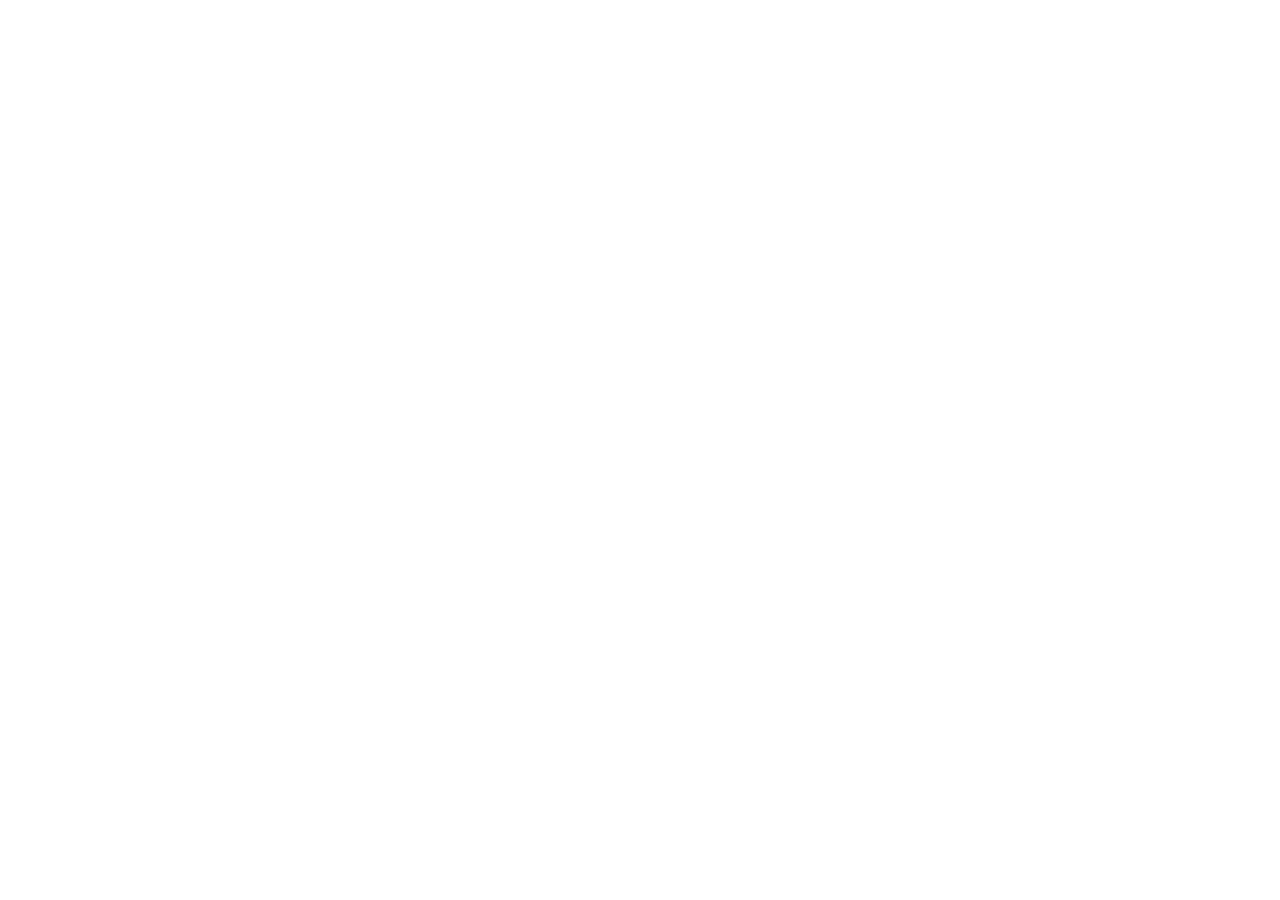
==== commit 1afae5eb: "chore(site): replace old website with migration redirects" ====
--- a/index.html
+++ b/index.html
@@ -1,32 +1,19 @@
 <!doctype html>
-<html lang="de"><head><meta charset="utf-8"><meta name="viewport" content="width=device-width,initial-scale=1">
-<meta name="referrer" content="no-referrer"><meta name="color-scheme" content="light">
-<meta http-equiv="Content-Security-Policy" content="default-src 'none'; img-src 'self'; style-src 'self'; font-src 'self'; script-src 'none'; object-src 'none'; base-uri 'none'; form-action 'none'">
-<title>Schafkopf Classic · Spiele von Andreas Distel</title><meta name="description" content="Bayerischer Schafkopf gegen drei Computerspieler. Offline, mit Lernmodus, drei KI-Stufen und zwei Tischgestaltungen. Für Windows und macOS.">
-<link rel="canonical" href="https://fluxbar.app/"><link rel="icon" type="image/png" sizes="128x128" href="/assets/images/icon-128.png">
-<link rel="stylesheet" href="/assets/site.css"><link rel="preload" href="/assets/fonts/figtree-400.woff2" as="font" type="font/woff2" crossorigin>
-<meta property="og:locale" content="de_DE"><meta property="og:type" content="website"><meta property="og:site_name" content="Andreas Distel · Spiele">
-<meta property="og:title" content="Schafkopf Classic · Spiele von Andreas Distel"><meta property="og:description" content="Bayerischer Schafkopf gegen drei Computerspieler. Offline, mit Lernmodus, drei KI-Stufen und zwei Tischgestaltungen. Für Windows und macOS."><meta property="og:url" content="https://fluxbar.app/">
-<meta property="og:image" content="https://fluxbar.app/assets/images/og-schafkopf-1200x630.jpg"><meta property="og:image:width" content="1200"><meta property="og:image:height" content="630"><meta property="og:image:alt" content="Schafkopf Classic – echte Spielansicht am dunklen Stammtisch.">
-<meta name="twitter:card" content="summary_large_image"></head><body><a class="skip" href="#inhalt">Zum Inhalt</a>
-    <header class="site-header"><div class="wrap header-row">
-      <a class="brand" href="/" aria-label="Andreas Distel – Startseite"><span class="brand-mark" aria-hidden="true">ad</span>Andreas Distel</a>
-      <nav aria-label="Hauptnavigation"><a href="/schafkopf/">Schafkopf</a><a href="/schafkopf/support/">Support</a><a class="nav-download" href="/schafkopf/#download">Herunterladen <span aria-hidden="true">↗</span></a></nav>
-    </div></header><main id="inhalt"><section class="hero"><div class="wrap hero-grid"><div class="hero-copy">
-      <p class="eyebrow"><img class="app-mini" src="/assets/images/icon-128.png" alt="" width="38" height="38">Schafkopf Classic</p>
-      <h1>Dein Stammtisch.<br><em>Jederzeit.</em></h1>
-      <p class="lede">Ein Platz ist noch frei. Spiel bayerischen Schafkopf gegen drei Computerspieler – ganz in deinem Tempo.</p>
-      <div class="actions"><a class="button" href="/schafkopf/">Schafkopf entdecken<span aria-hidden="true">↗</span></a><a class="text-link" href="/schafkopf/#download">Direkt zum Download</a></div>
-      <p class="note">Für Windows und macOS. Kostenlos spielen, ohne Konto und ohne Werbung.</p>
-    </div><figure class="screen-stage"><a href="/assets/images/stammtisch-1920.jpg" aria-label="Schafkopf Classic am dunklen Stammtisch mit klassischem Kartensatz. – große Aufnahme öffnen"><picture><source type="image/webp" srcset="/assets/images/stammtisch-640.webp 640w, /assets/images/stammtisch-1280.webp 1280w, /assets/images/stammtisch-1920.webp 1920w" sizes="(max-width: 760px) 94vw, 600px">
-      <img src="/assets/images/stammtisch-1280.jpg" srcset="/assets/images/stammtisch-640.jpg 640w, /assets/images/stammtisch-1280.jpg 1280w, /assets/images/stammtisch-1920.jpg 1920w" sizes="(max-width: 760px) 94vw, 600px"
-      width="1280" height="800" loading="eager" decoding="async" fetchpriority="high" alt="Schafkopf Classic am dunklen Stammtisch mit klassischem Kartensatz."></picture></a><figcaption>Drei Computerspieler, ein bayerischer Klassiker.</figcaption></figure></div></section>
-    <div class="wrap reassurance"><span>Offline spielen</span><span>Drei KI-Stufen</span><span>Lernmodus inklusive</span><span>Spielstand bleibt auf deinem Gerät</span></div>
-    <section class="section"><div class="wrap"><div class="section-head"><div><p class="eyebrow">Vertrautes Spiel. Eigener Stil.</p><h2>Eine gute Runde<br>geht immer.</h2></div><p>Ob erste Partie oder fester Stammtisch: Stell dein Gegenüber, die Bedenkzeit und deinen Spieltisch so ein, wie es dir gefällt.</p></div>
-    <div class="feature-list"><article><h3>Entspannt anfangen.</h3><p>Einführung, Lernmodus und Zugvorschläge helfen dir, Karten, Trumpf und Stiche besser zu verstehen.</p></article><article><h3>In Ruhe besser werden.</h3><p>Wähle zwischen drei KI-Stufen. Deine Statistik und dein Spielstand bleiben auf deinem Computer.</p></article><article><h3>Den eigenen Tisch finden.</h3><p>Dunkler Stammtisch oder heller Biergarten. Klassische Karten oder Dirndl-Kartensatz. Du entscheidest.</p></article></div></div></section>
-    <section class="section section-dark"><div class="wrap split"><figure><a href="/assets/images/biergarten-1920.jpg" aria-label="Schafkopf Classic am hellen Biergartentisch mit Dirndl-Kartensatz. – große Aufnahme öffnen"><picture><source type="image/webp" srcset="/assets/images/biergarten-640.webp 640w, /assets/images/biergarten-1280.webp 1280w, /assets/images/biergarten-1920.webp 1920w" sizes="(max-width: 760px) 94vw, 600px">
-      <img src="/assets/images/biergarten-1280.jpg" srcset="/assets/images/biergarten-640.jpg 640w, /assets/images/biergarten-1280.jpg 1280w, /assets/images/biergarten-1920.jpg 1920w" sizes="(max-width: 760px) 94vw, 600px"
-      width="1280" height="800" loading="lazy" decoding="async" alt="Schafkopf Classic am hellen Biergartentisch mit Dirndl-Kartensatz."></picture></a></figure><div><p class="eyebrow">Schafkopf Classic</p><h2>Bayerisch.<br>Bis ins Blatt.</h2><p class="lede">Sauspiel, Wenz oder Solo: die lange Karte mit 32 Karten, drei Computerspieler und die nächste Runde direkt vor dir.</p><a class="text-link" href="/schafkopf/">Mehr über das Spiel <span aria-hidden="true">→</span></a></div></div></section>
-    <section class="section"><div class="wrap support-strip"><div><p class="eyebrow">Direkt zum Entwickler</p><h2>Eine Frage zum Spiel?</h2><p>Hier findest du Hilfe, Antworten auf häufige Fragen und die Kontaktadresse für Schafkopf Classic.</p></div><a class="button" href="/schafkopf/support/">Zum Support<span aria-hidden="true">↗</span></a></div></section></main><footer class="site-footer"><div class="wrap"><div class="footer-top"><div><a class="brand" href="/">Andreas Distel</a><p>Spiele für deinen Computer.</p></div>
-      <div class="footer-links" aria-label="Kontakt und Rechtliches"><a href="/schafkopf/support/">Support &amp; Kontakt</a><a href="/impressum/">Impressum</a><a href="/datenschutz/">Datenschutz Webseite</a><a href="/schafkopf/datenschutz/">Datenschutz Schafkopf</a></div></div>
-      <p class="copyright">© 2026 Andreas Distel. Alle Rechte vorbehalten.</p></div></footer></body></html>
+<html lang="de">
+<head>
+<meta charset="utf-8">
+<meta name="viewport" content="width=device-width,initial-scale=1">
+<meta name="referrer" content="no-referrer">
+<meta http-equiv="Content-Security-Policy" content="default-src 'none'; base-uri 'none'; form-action 'none'">
+<meta http-equiv="refresh" content="0;url=https://schafkopf-classic.de/">
+<link rel="canonical" href="https://schafkopf-classic.de/">
+<title>Schafkopf Classic ist umgezogen</title>
+</head>
+<body>
+<main>
+<h1>Schafkopf Classic ist umgezogen.</h1>
+<p>Du wirst zur neuen Website weitergeleitet.</p>
+<p><a href="https://schafkopf-classic.de/">Weiter zu schafkopf-classic.de</a></p>
+</main>
+</body>
+</html>
